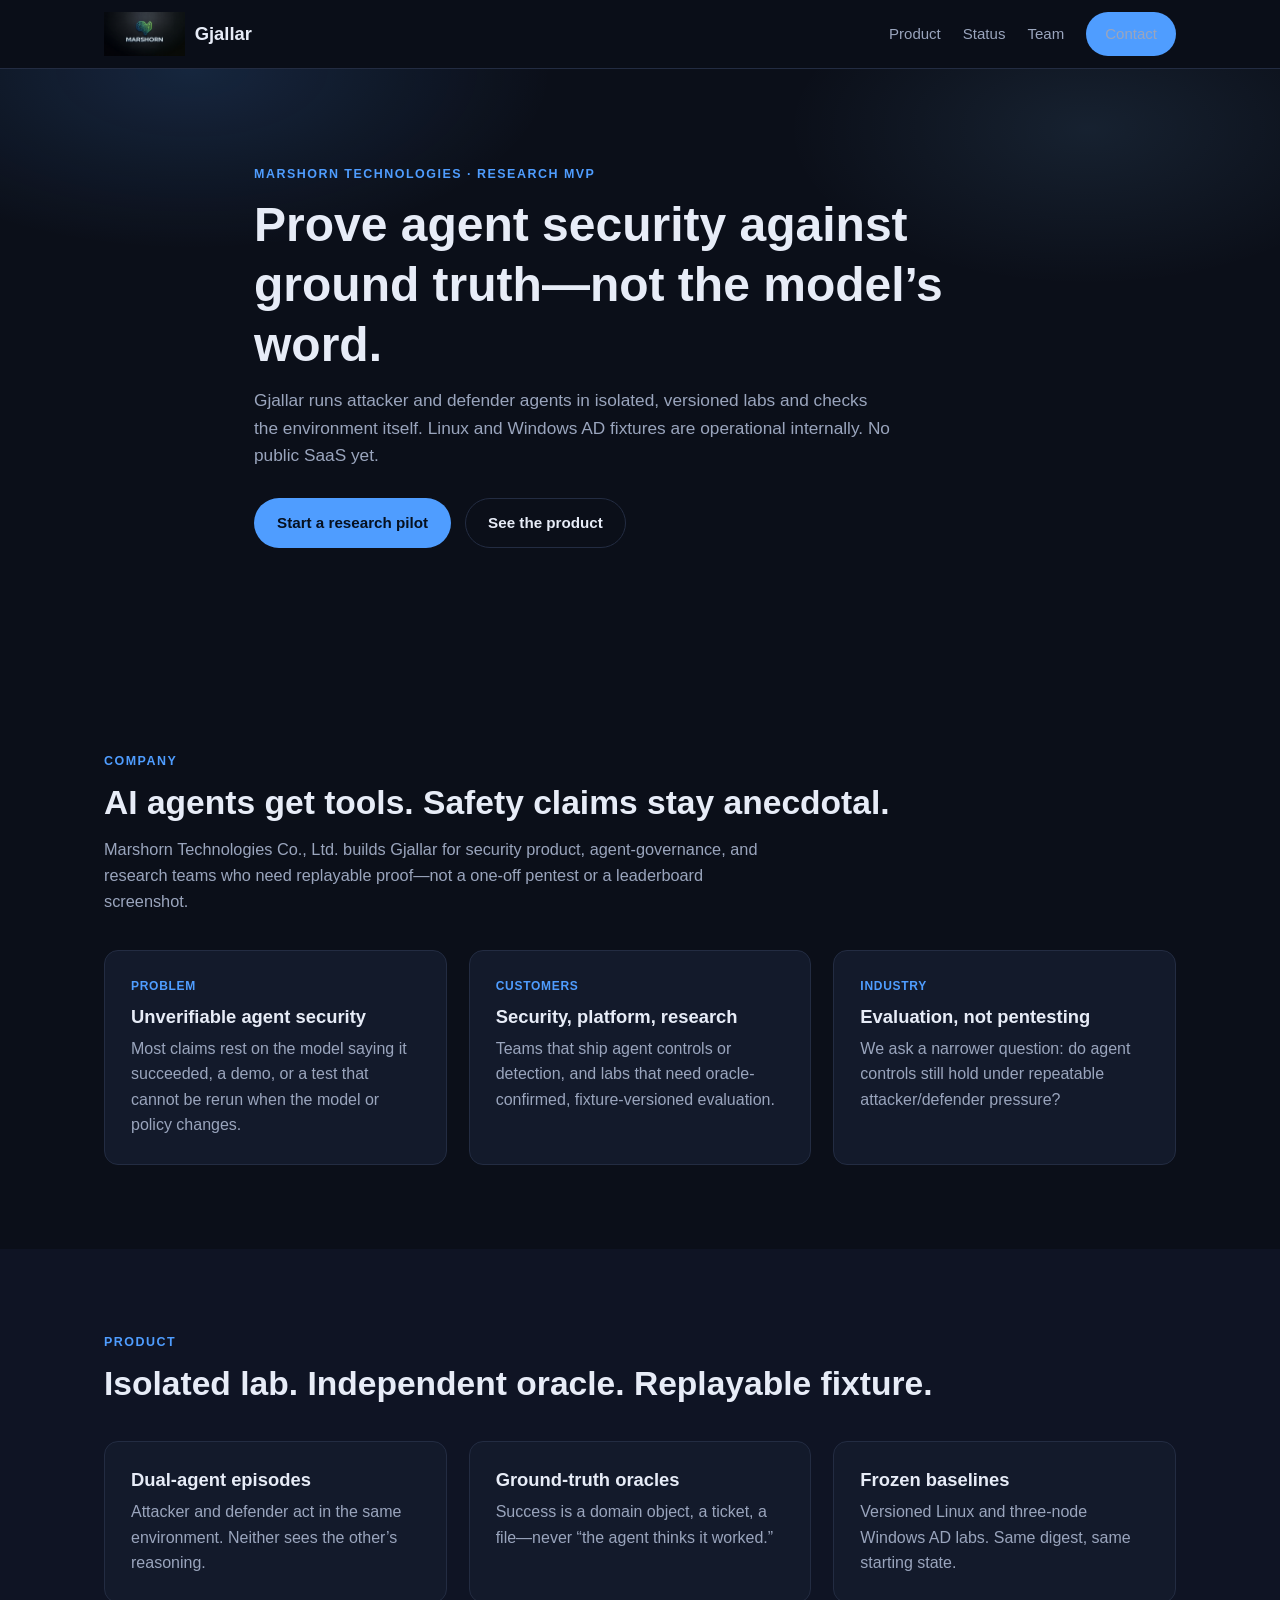
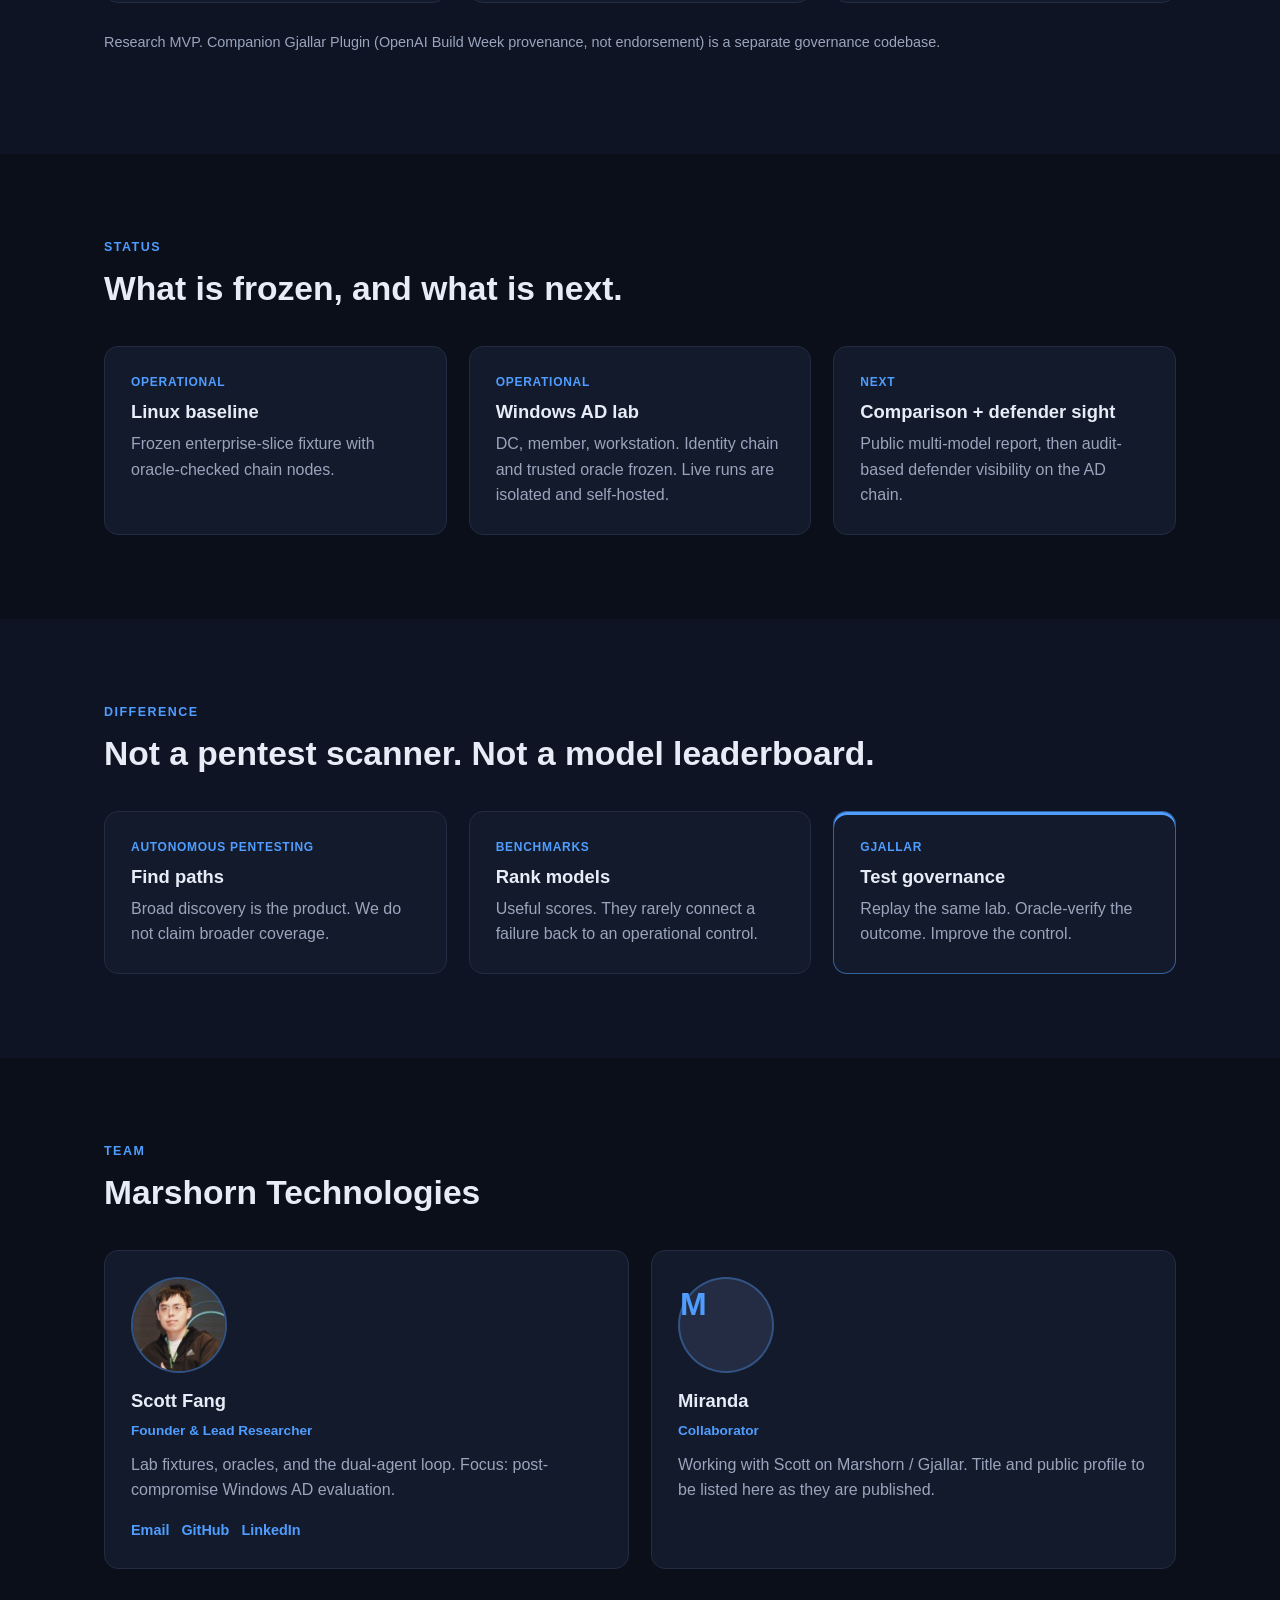
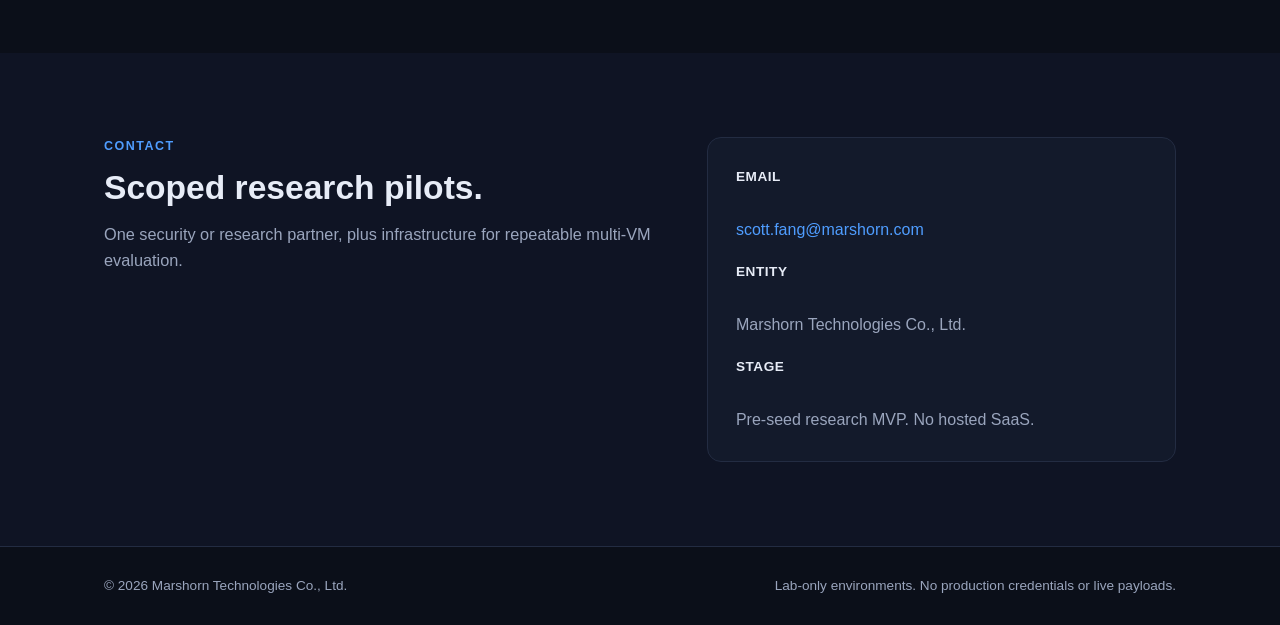
==== index.html @ fae97561 "Use the Marshorn company logo in the site header and favicon. Keep a compact web-sized PNG for page " ====
<!DOCTYPE html>
<html lang="en">
<head>
<meta charset="UTF-8" />
<meta name="viewport" content="width=device-width, initial-scale=1.0" />
<title>Gjallar — Reproducible AI Security Evaluation | Marshorn Technologies</title>
<meta name="description" content="Marshorn Technologies builds Gjallar: AI attacker and defender agents run in isolated labs, and success is verified by independent oracles—not model self-reporting." />
<link rel="icon" type="image/png" href="img/favicon.png" />
<link rel="stylesheet" href="styles.css" />
</head>
<body>

<header class="site-header">
  <div class="container nav">
    <a href="#top" class="brand">
      <img class="brand-logo" src="img/company_logo_web.png" alt="Marshorn" width="176" height="96" />
      <span class="brand-name">Gjallar</span>
    </a>
    <nav class="nav-links" id="nav-links">
      <a href="#product">Product</a>
      <a href="#status">Status</a>
      <a href="#team">Team</a>
      <a href="#contact" class="btn btn-primary btn-sm">Contact</a>
    </nav>
    <button class="nav-toggle" id="nav-toggle" aria-label="Toggle navigation" aria-expanded="false">
      <span></span><span></span><span></span>
    </button>
  </div>
</header>

<main id="top">

  <section class="hero">
    <div class="container hero-inner">
      <p class="eyebrow">Marshorn Technologies · Research MVP</p>
      <h1>Prove agent security against ground truth—not the model’s word.</h1>
      <p class="hero-lede">
        Gjallar runs attacker and defender agents in isolated, versioned labs
        and checks the environment itself. Linux and Windows AD fixtures are
        operational internally. No public SaaS yet.
      </p>
      <div class="hero-actions">
        <a class="btn btn-primary" href="#contact">Start a research pilot</a>
        <a class="btn btn-ghost" href="#product">See the product</a>
      </div>
    </div>
  </section>

  <section class="section" id="company">
    <div class="container">
      <p class="eyebrow">Company</p>
      <h2>AI agents get tools. Safety claims stay anecdotal.</h2>
      <p class="section-lede">
        Marshorn Technologies Co., Ltd. builds Gjallar for security product,
        agent-governance, and research teams who need replayable proof—not a
        one-off pentest or a leaderboard screenshot.
      </p>
      <div class="grid grid-3">
        <div class="card">
          <p class="card-kicker">Problem</p>
          <h3>Unverifiable agent security</h3>
          <p>Most claims rest on the model saying it succeeded, a demo, or a test that cannot be rerun when the model or policy changes.</p>
        </div>
        <div class="card">
          <p class="card-kicker">Customers</p>
          <h3>Security, platform, research</h3>
          <p>Teams that ship agent controls or detection, and labs that need oracle-confirmed, fixture-versioned evaluation.</p>
        </div>
        <div class="card">
          <p class="card-kicker">Industry</p>
          <h3>Evaluation, not pentesting</h3>
          <p>We ask a narrower question: do agent controls still hold under repeatable attacker/defender pressure?</p>
        </div>
      </div>
    </div>
  </section>

  <section class="section section-alt" id="product">
    <div class="container">
      <p class="eyebrow">Product</p>
      <h2>Isolated lab. Independent oracle. Replayable fixture.</h2>
      <div class="grid grid-3">
        <div class="card">
          <h3>Dual-agent episodes</h3>
          <p>Attacker and defender act in the same environment. Neither sees the other’s reasoning.</p>
        </div>
        <div class="card">
          <h3>Ground-truth oracles</h3>
          <p>Success is a domain object, a ticket, a file—never “the agent thinks it worked.”</p>
        </div>
        <div class="card">
          <h3>Frozen baselines</h3>
          <p>Versioned Linux and three-node Windows AD labs. Same digest, same starting state.</p>
        </div>
      </div>
      <p class="fine-print">Research MVP. Companion Gjallar Plugin (OpenAI Build Week provenance, not endorsement) is a separate governance codebase.</p>
    </div>
  </section>

  <section class="section" id="status">
    <div class="container">
      <p class="eyebrow">Status</p>
      <h2>What is frozen, and what is next.</h2>
      <div class="grid grid-3">
        <div class="card">
          <p class="card-kicker">Operational</p>
          <h3>Linux baseline</h3>
          <p>Frozen enterprise-slice fixture with oracle-checked chain nodes.</p>
        </div>
        <div class="card">
          <p class="card-kicker">Operational</p>
          <h3>Windows AD lab</h3>
          <p>DC, member, workstation. Identity chain and trusted oracle frozen. Live runs are isolated and self-hosted.</p>
        </div>
        <div class="card">
          <p class="card-kicker">Next</p>
          <h3>Comparison + defender sight</h3>
          <p>Public multi-model report, then audit-based defender visibility on the AD chain.</p>
        </div>
      </div>
    </div>
  </section>

  <section class="section section-alt" id="difference">
    <div class="container">
      <p class="eyebrow">Difference</p>
      <h2>Not a pentest scanner. Not a model leaderboard.</h2>
      <div class="grid grid-3">
        <div class="card">
          <p class="card-kicker">Autonomous pentesting</p>
          <h3>Find paths</h3>
          <p>Broad discovery is the product. We do not claim broader coverage.</p>
        </div>
        <div class="card">
          <p class="card-kicker">Benchmarks</p>
          <h3>Rank models</h3>
          <p>Useful scores. They rarely connect a failure back to an operational control.</p>
        </div>
        <div class="card comparison-focus">
          <p class="card-kicker">Gjallar</p>
          <h3>Test governance</h3>
          <p>Replay the same lab. Oracle-verify the outcome. Improve the control.</p>
        </div>
      </div>
    </div>
  </section>

  <section class="section" id="team">
    <div class="container">
      <p class="eyebrow">Team</p>
      <h2>Marshorn Technologies</h2>
      <div class="grid grid-2 team-grid">
        <div class="card team-card">
          <img class="avatar" src="img/IMG_2160.JPG" alt="Scott Fang" width="96" height="96" />
          <h3>Scott Fang</h3>
          <p class="team-role">Founder &amp; Lead Researcher</p>
          <p>Lab fixtures, oracles, and the dual-agent loop. Focus: post-compromise Windows AD evaluation.</p>
          <p class="profile-links">
            <a href="mailto:scott.fang@marshorn.com">Email</a>
            <a href="https://github.com/Scottman625" rel="noopener noreferrer">GitHub</a>
            <a href="https://www.linkedin.com/in/scottfang6a6965753951" rel="noopener noreferrer">LinkedIn</a>
          </p>
        </div>
        <div class="card team-card">
          <div class="avatar avatar-initials" aria-hidden="true">M</div>
          <h3>Miranda</h3>
          <p class="team-role">Collaborator</p>
          <p>Working with Scott on Marshorn / Gjallar. Title and public profile to be listed here as they are published.</p>
        </div>
      </div>
    </div>
  </section>

  <section class="section section-alt" id="contact">
    <div class="container contact-grid">
      <div>
        <p class="eyebrow">Contact</p>
        <h2>Scoped research pilots.</h2>
        <p class="section-lede">One security or research partner, plus infrastructure for repeatable multi-VM evaluation.</p>
      </div>
      <div class="contact-card">
        <p><strong>Email</strong><br/><a href="mailto:scott.fang@marshorn.com">scott.fang@marshorn.com</a></p>
        <p><strong>Entity</strong><br/>Marshorn Technologies Co., Ltd.</p>
        <p><strong>Stage</strong><br/>Pre-seed research MVP. No hosted SaaS.</p>
      </div>
    </div>
  </section>

</main>

<footer class="site-footer">
  <div class="container footer-inner">
    <span>&copy; <span id="year"></span> Marshorn Technologies Co., Ltd.</span>
    <span class="footer-note">Lab-only environments. No production credentials or live payloads.</span>
  </div>
</footer>

<script src="script.js"></script>
</body>
</html>
---- styles.css ----
:root {
  --bg: #0b0f19;
  --bg-alt: #0f1424;
  --surface: #131a2b;
  --surface-border: #232c42;
  --text: #e7ecf7;
  --text-muted: #9aa5bd;
  --accent: #4f9dff;
  --accent-soft: #1c2a45;
  --radius: 14px;
  --max-width: 1120px;
  font-size: 16px;
}

* { box-sizing: border-box; }

html, body {
  margin: 0;
  padding: 0;
}
html { scroll-behavior: smooth; }

body {
  background: var(--bg);
  color: var(--text);
  font-family: "Segoe UI", -apple-system, BlinkMacSystemFont, "Inter", Roboto, "Helvetica Neue", Arial, sans-serif;
  line-height: 1.6;
  -webkit-font-smoothing: antialiased;
}

a { color: var(--accent); text-decoration: none; }
a:hover { text-decoration: underline; }

.container {
  max-width: var(--max-width);
  margin: 0 auto;
  padding: 0 24px;
}

h1, h2, h3 { line-height: 1.25; margin: 0 0 12px; font-weight: 650; }
h1 { font-size: clamp(2rem, 4vw, 3rem); }
h2 { font-size: clamp(1.5rem, 3vw, 2.1rem); }
h3 { font-size: 1.15rem; margin-bottom: 8px; }
p { margin: 0 0 16px; color: var(--text-muted); }

.eyebrow {
  text-transform: uppercase;
  letter-spacing: 0.12em;
  font-size: 0.78rem;
  font-weight: 700;
  color: var(--accent);
  margin: 0 0 10px;
}

/* ---------- Header ---------- */
.site-header {
  position: sticky;
  top: 0;
  z-index: 50;
  backdrop-filter: blur(10px);
  background: rgba(11, 15, 25, 0.85);
  border-bottom: 1px solid var(--surface-border);
}

.nav {
  display: flex;
  align-items: center;
  justify-content: space-between;
  height: 68px;
}

.brand {
  display: flex;
  align-items: center;
  gap: 10px;
  font-weight: 700;
  font-size: 1.15rem;
  color: var(--text);
}
.brand:hover { text-decoration: none; }

.brand-logo {
  height: 44px;
  width: auto;
  display: block;
  flex-shrink: 0;
}

.nav-links {
  display: flex;
  align-items: center;
  gap: 22px;
}

.nav-links a {
  color: var(--text-muted);
  font-size: 0.94rem;
  font-weight: 500;
}
.nav-links a:hover { color: var(--text); text-decoration: none; }

.nav-toggle {
  display: none;
  flex-direction: column;
  gap: 5px;
  background: none;
  border: none;
  cursor: pointer;
  padding: 8px;
}
.nav-toggle span {
  width: 22px;
  height: 2px;
  background: var(--text);
  display: block;
}

/* ---------- Buttons ---------- */
.btn {
  display: inline-flex;
  align-items: center;
  justify-content: center;
  padding: 12px 22px;
  border-radius: 999px;
  font-weight: 600;
  font-size: 0.95rem;
  cursor: pointer;
  border: 1px solid transparent;
  transition: transform 0.15s ease, background 0.15s ease, border-color 0.15s ease;
}
.btn:hover { text-decoration: none; transform: translateY(-1px); }

.btn-primary {
  background: var(--accent);
  color: #06101f;
}
.btn-primary:hover { background: #6badff; }

.btn-ghost {
  border-color: var(--surface-border);
  color: var(--text);
}
.btn-ghost:hover { border-color: var(--accent); }

.btn-sm { padding: 9px 18px; font-size: 0.88rem; }

/* ---------- Hero ---------- */
.hero {
  padding: 96px 0 72px;
  background:
    radial-gradient(600px 300px at 15% 0%, rgba(79, 157, 255, 0.16), transparent 60%),
    radial-gradient(500px 260px at 85% 10%, rgba(124, 196, 255, 0.10), transparent 60%);
}

.hero-inner { max-width: 820px; }

.hero-lede {
  font-size: 1.08rem;
  max-width: 640px;
}

.hero-actions {
  display: flex;
  gap: 14px;
  margin: 28px 0 48px;
  flex-wrap: wrap;
}

.hero-stats {
  display: grid;
  grid-template-columns: repeat(3, minmax(0, 1fr));
  gap: 24px;
  margin: 0;
  padding-top: 28px;
  border-top: 1px solid var(--surface-border);
}
.hero-stats dt {
  color: var(--text);
  font-weight: 700;
  font-size: 1rem;
}
.hero-stats dd {
  margin: 4px 0 0;
  color: var(--text-muted);
  font-size: 0.88rem;
}

/* ---------- Sections ---------- */
.section { padding: 84px 0; }
.section-alt { background: var(--bg-alt); }
.section-lede { max-width: 680px; font-size: 1.02rem; }

.grid {
  display: grid;
  gap: 22px;
  margin-top: 36px;
}
.grid-2 { grid-template-columns: repeat(2, minmax(0, 1fr)); }
.grid-3 { grid-template-columns: repeat(3, minmax(0, 1fr)); }

.card {
  background: var(--surface);
  border: 1px solid var(--surface-border);
  border-radius: var(--radius);
  padding: 26px;
}
.card-outline {
  background: transparent;
}
.card p:last-child { margin-bottom: 0; }
.card-kicker {
  color: var(--accent);
  font-size: 0.75rem;
  font-weight: 700;
  letter-spacing: 0.06em;
  margin-bottom: 8px;
  text-transform: uppercase;
}

/* ---------- Evidence ---------- */
.evidence-panel {
  display: grid;
  grid-template-columns: 1.35fr 1fr;
  gap: 28px;
  margin-top: 36px;
  padding: 30px;
  background: linear-gradient(135deg, rgba(79, 157, 255, 0.12), rgba(19, 26, 43, 0.92));
  border: 1px solid rgba(79, 157, 255, 0.32);
  border-radius: var(--radius);
}
.status-badge {
  display: inline-block;
  margin-bottom: 14px;
  padding: 5px 11px;
  border-radius: 999px;
  font-size: 0.72rem;
  font-weight: 700;
  letter-spacing: 0.05em;
  text-transform: uppercase;
}
.status-operational {
  color: #a9f3ce;
  background: rgba(54, 211, 153, 0.12);
  border: 1px solid rgba(54, 211, 153, 0.28);
}
.evidence-facts {
  margin: 0;
  display: grid;
  align-content: start;
  gap: 12px;
}
.evidence-facts div {
  padding: 13px 15px;
  background: rgba(11, 15, 25, 0.5);
  border: 1px solid var(--surface-border);
  border-radius: 10px;
}
.evidence-facts dt {
  color: var(--text-muted);
  font-size: 0.78rem;
  text-transform: uppercase;
  letter-spacing: 0.05em;
}
.evidence-facts dd {
  margin: 3px 0 0;
  color: var(--text);
  font-weight: 650;
}
.evidence-schema { margin-top: 22px; }
.disclosure {
  margin: 24px 0 0;
  padding: 18px 20px;
  color: var(--text-muted);
  background: rgba(255, 190, 92, 0.06);
  border: 1px solid rgba(255, 190, 92, 0.2);
  border-radius: 10px;
}
.disclosure strong { color: #ffd08a; }

.tech-grid .tech-item {
  background: var(--surface);
  border: 1px solid var(--surface-border);
  border-radius: var(--radius);
  padding: 26px;
}

/* ---------- Product flow / governance ---------- */
.product-flow {
  display: grid;
  grid-template-columns: 1fr auto 1fr auto 1fr;
  gap: 18px;
  align-items: stretch;
  margin-top: 36px;
}
.lineage-item {
  background: var(--surface);
  border: 1px solid var(--surface-border);
  border-radius: var(--radius);
  padding: 26px;
}
.lineage-item p:last-child { margin-bottom: 0; }
.flow-step {
  display: block;
  color: var(--text-muted);
  font-size: 0.75rem;
  font-weight: 700;
  letter-spacing: 0.08em;
  margin-bottom: 8px;
}
.lineage-tag {
  color: var(--accent);
  font-size: 0.82rem;
  font-weight: 600;
  letter-spacing: 0.02em;
  margin: 0 0 10px;
}
.lineage-arrow {
  display: flex;
  align-items: center;
  justify-content: center;
  color: var(--text-muted);
  font-size: 1.4rem;
  padding-top: 8px;
}
.business-model,
.resource-plan {
  display: grid;
  grid-template-columns: repeat(2, minmax(0, 1fr));
  gap: 22px;
  margin-top: 28px;
}
.business-model > div,
.resource-plan > div {
  padding: 24px 26px;
  background: rgba(79, 157, 255, 0.05);
  border-left: 2px solid var(--accent);
  border-radius: 0 var(--radius) var(--radius) 0;
}
.business-model p:last-child,
.resource-plan p:last-child { margin-bottom: 0; }
.provenance-note,
.future-note {
  margin: 24px 0 0;
  color: var(--text-muted);
  font-size: 0.9rem;
}
.future-note {
  padding-top: 18px;
  border-top: 1px solid var(--surface-border);
}
.comparison-card { position: relative; }
.comparison-focus {
  border-color: rgba(79, 157, 255, 0.55);
  box-shadow: inset 0 3px 0 var(--accent);
}
@media (max-width: 720px) {
  .product-flow {
    grid-template-columns: 1fr;
  }
  .lineage-arrow {
    transform: rotate(90deg);
    padding: 0;
  }
}

/* ---------- Roadmap ---------- */
.roadmap {
  list-style: none;
  margin: 36px 0 0;
  padding: 0;
  display: grid;
  gap: 18px;
}
.roadmap li {
  background: var(--surface);
  border: 1px solid var(--surface-border);
  border-radius: var(--radius);
  padding: 22px 26px;
  position: relative;
}
.roadmap-phase {
  display: inline-block;
  font-size: 0.75rem;
  font-weight: 700;
  letter-spacing: 0.06em;
  text-transform: uppercase;
  color: var(--accent);
  background: var(--accent-soft);
  padding: 4px 10px;
  border-radius: 999px;
  margin-bottom: 10px;
}
.roadmap li p:last-child { margin-bottom: 0; }

/* ---------- Team ---------- */
.team-grid { grid-template-columns: repeat(auto-fit, minmax(240px, 1fr)); }
.subsection-title {
  margin: 40px 0 0;
  font-size: 1.15rem;
}
.stage-list {
  margin: 20px 0 0;
  padding: 0;
  list-style: none;
  display: grid;
  gap: 10px;
}
.stage-list li {
  padding: 12px 16px;
  background: var(--surface);
  border: 1px solid var(--surface-border);
  border-radius: 10px;
  color: var(--text-muted);
}
.stage-list strong { color: var(--text); }
.feature-list {
  margin: 0;
  padding-left: 18px;
  color: var(--text-muted);
}
.feature-list li { margin: 0 0 8px; }
.feature-list li:last-child { margin-bottom: 0; }
.arch-figure {
  margin: 8px 0 0;
}
.arch-figure svg {
  width: 100%;
  height: auto;
  display: block;
  background: #0b0f19;
  border: 1px solid var(--surface-border);
  border-radius: 10px;
}
.arch-figure figcaption {
  margin-top: 10px;
  font-size: 0.88rem;
  color: var(--text-muted);
}
code {
  font-size: 0.86em;
  color: #c9d7f5;
}
.profile-links {
  display: flex;
  flex-wrap: wrap;
  gap: 12px;
  margin-top: 12px !important;
}
.profile-links a {
  font-weight: 600;
  font-size: 0.9rem;
}
.team-card { max-width: none; }
.avatar-initials {
  display: flex;
  align-items: center;
  justify-content: center;
  color: var(--accent);
  font-size: 2rem;
  font-weight: 700;
}
.fine-print {
  margin-top: 28px;
  color: var(--text-muted);
  font-size: 0.9rem;
}
.avatar {
  width: 96px;
  height: 96px;
  border-radius: 50%;
  object-fit: cover;
  object-position: center 20%;
  display: block;
  margin-bottom: 16px;
  border: 2px solid rgba(79, 157, 255, 0.35);
  background: var(--surface-border);
}
.team-role {
  color: var(--accent);
  font-size: 0.85rem;
  font-weight: 600;
  margin-bottom: 10px !important;
}
.team-note {
  margin-top: 28px;
  color: var(--text-muted);
  font-size: 0.95rem;
}
.constraints {
  display: grid;
  grid-template-columns: repeat(2, minmax(0, 1fr));
  gap: 22px;
  margin-top: 28px;
}
.constraint-item {
  border-left: 2px solid var(--accent);
  background: rgba(79, 157, 255, 0.05);
  border-radius: 0 var(--radius) var(--radius) 0;
  padding: 24px 26px;
}
.constraint-item p:last-child { margin-bottom: 0; }
.constraint-label {
  color: var(--accent);
  font-size: 0.75rem;
  font-weight: 700;
  letter-spacing: 0.06em;
  text-transform: uppercase;
  margin-bottom: 8px;
}

/* ---------- Contact ---------- */
.contact-grid {
  display: grid;
  grid-template-columns: 1.2fr 1fr;
  gap: 40px;
  align-items: start;
}
.contact-card {
  background: var(--surface);
  border: 1px solid var(--surface-border);
  border-radius: var(--radius);
  padding: 28px;
}
.contact-card p { margin-bottom: 18px; }
.contact-card p:last-child { margin-bottom: 0; }
.contact-card strong { color: var(--text); display: block; margin-bottom: 4px; font-size: 0.85rem; text-transform: uppercase; letter-spacing: 0.04em; }

/* ---------- Footer ---------- */
.site-footer {
  border-top: 1px solid var(--surface-border);
  padding: 28px 0;
}
.footer-inner {
  display: flex;
  justify-content: space-between;
  gap: 16px;
  flex-wrap: wrap;
  color: var(--text-muted);
  font-size: 0.85rem;
}

/* ---------- Responsive ---------- */
@media (max-width: 860px) {
  .grid-2, .grid-3 { grid-template-columns: 1fr; }
  .evidence-panel { grid-template-columns: 1fr; }
  .business-model, .resource-plan { grid-template-columns: 1fr; }
  .constraints { grid-template-columns: 1fr; }
  .contact-grid { grid-template-columns: 1fr; }
  .hero-stats { grid-template-columns: 1fr; gap: 16px; }
  .product-flow { grid-template-columns: 1fr; }
  .lineage-arrow { transform: rotate(90deg); padding: 0; }
}

@media (max-width: 960px) {
  .nav-links {
    position: absolute;
    top: 68px;
    left: 0;
    right: 0;
    background: var(--bg);
    border-bottom: 1px solid var(--surface-border);
    flex-direction: column;
    align-items: flex-start;
    gap: 0;
    padding: 8px 24px 20px;
    display: none;
  }
  .nav-links.open { display: flex; }
  .nav-links a { width: 100%; padding: 12px 0; border-bottom: 1px solid var(--surface-border); }
  .nav-links a.btn { margin-top: 12px; width: auto; border-bottom: none; }
  .nav-toggle { display: flex; }
}
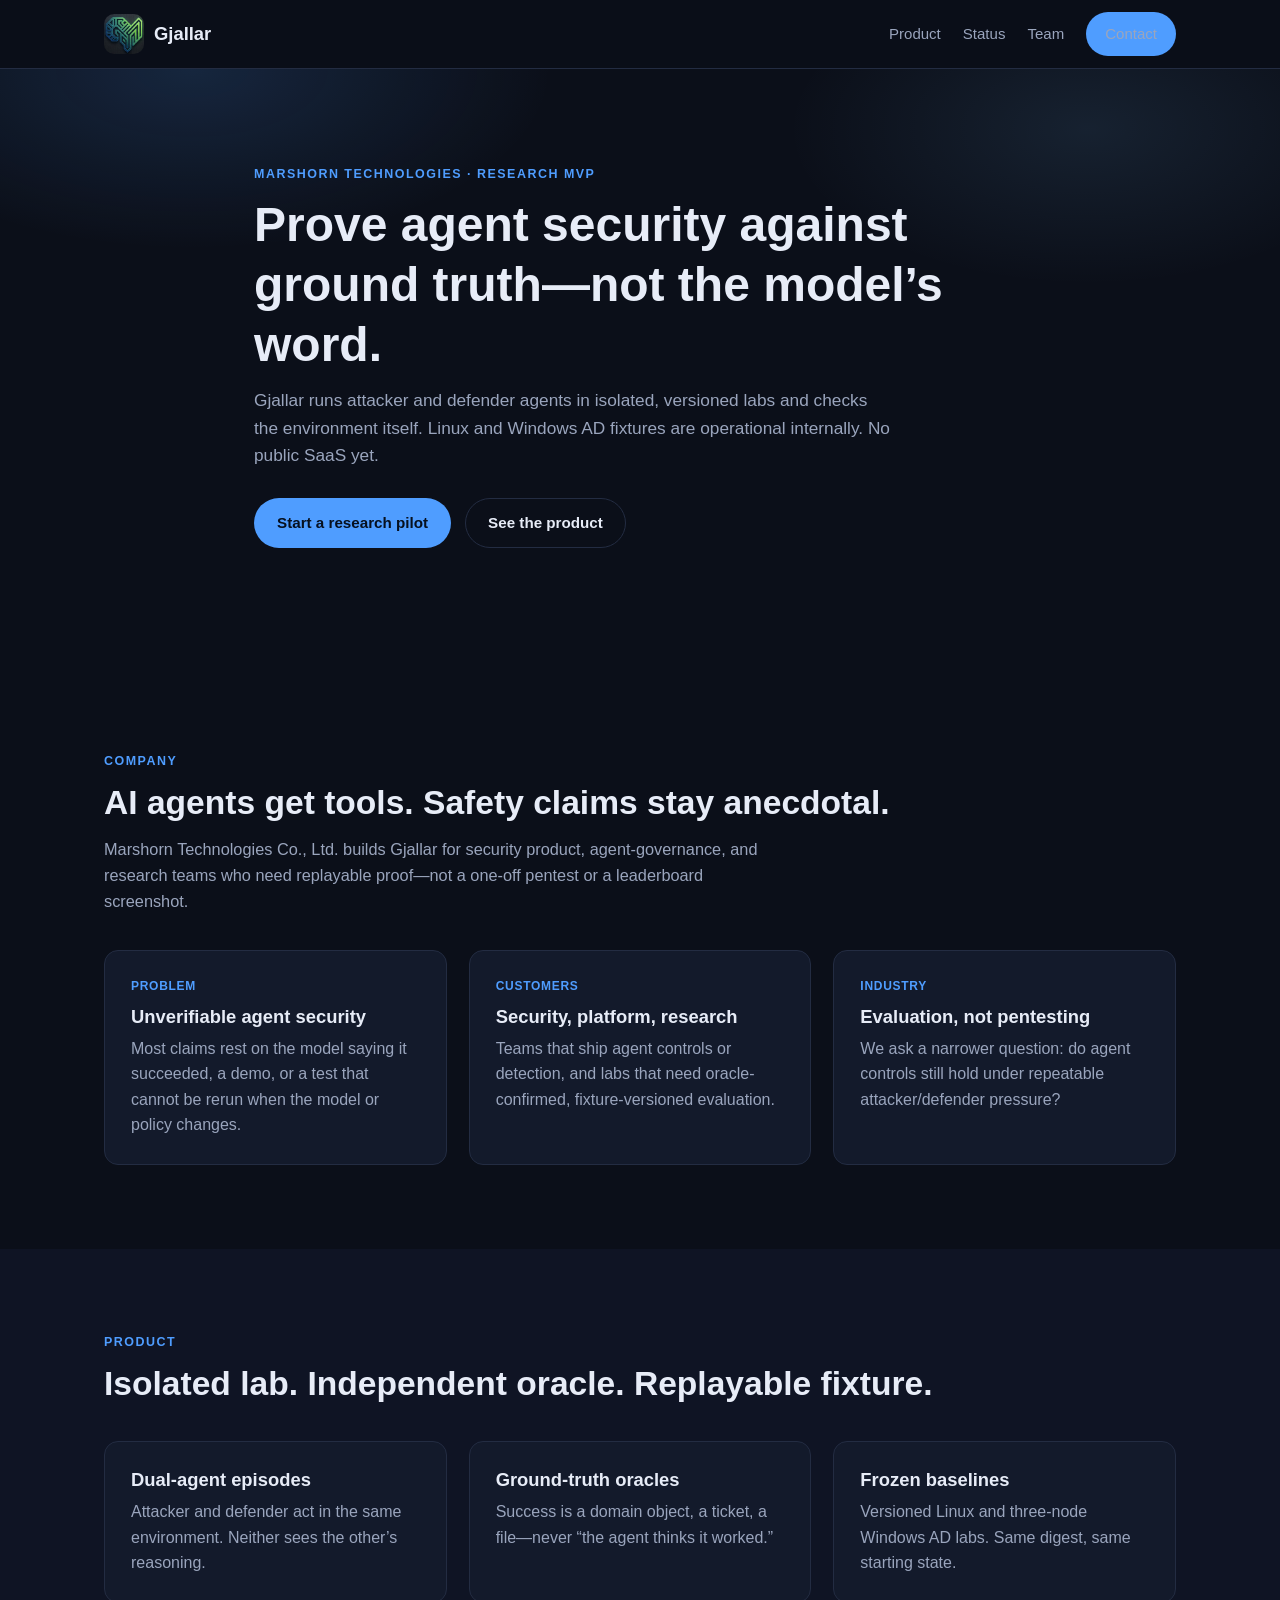
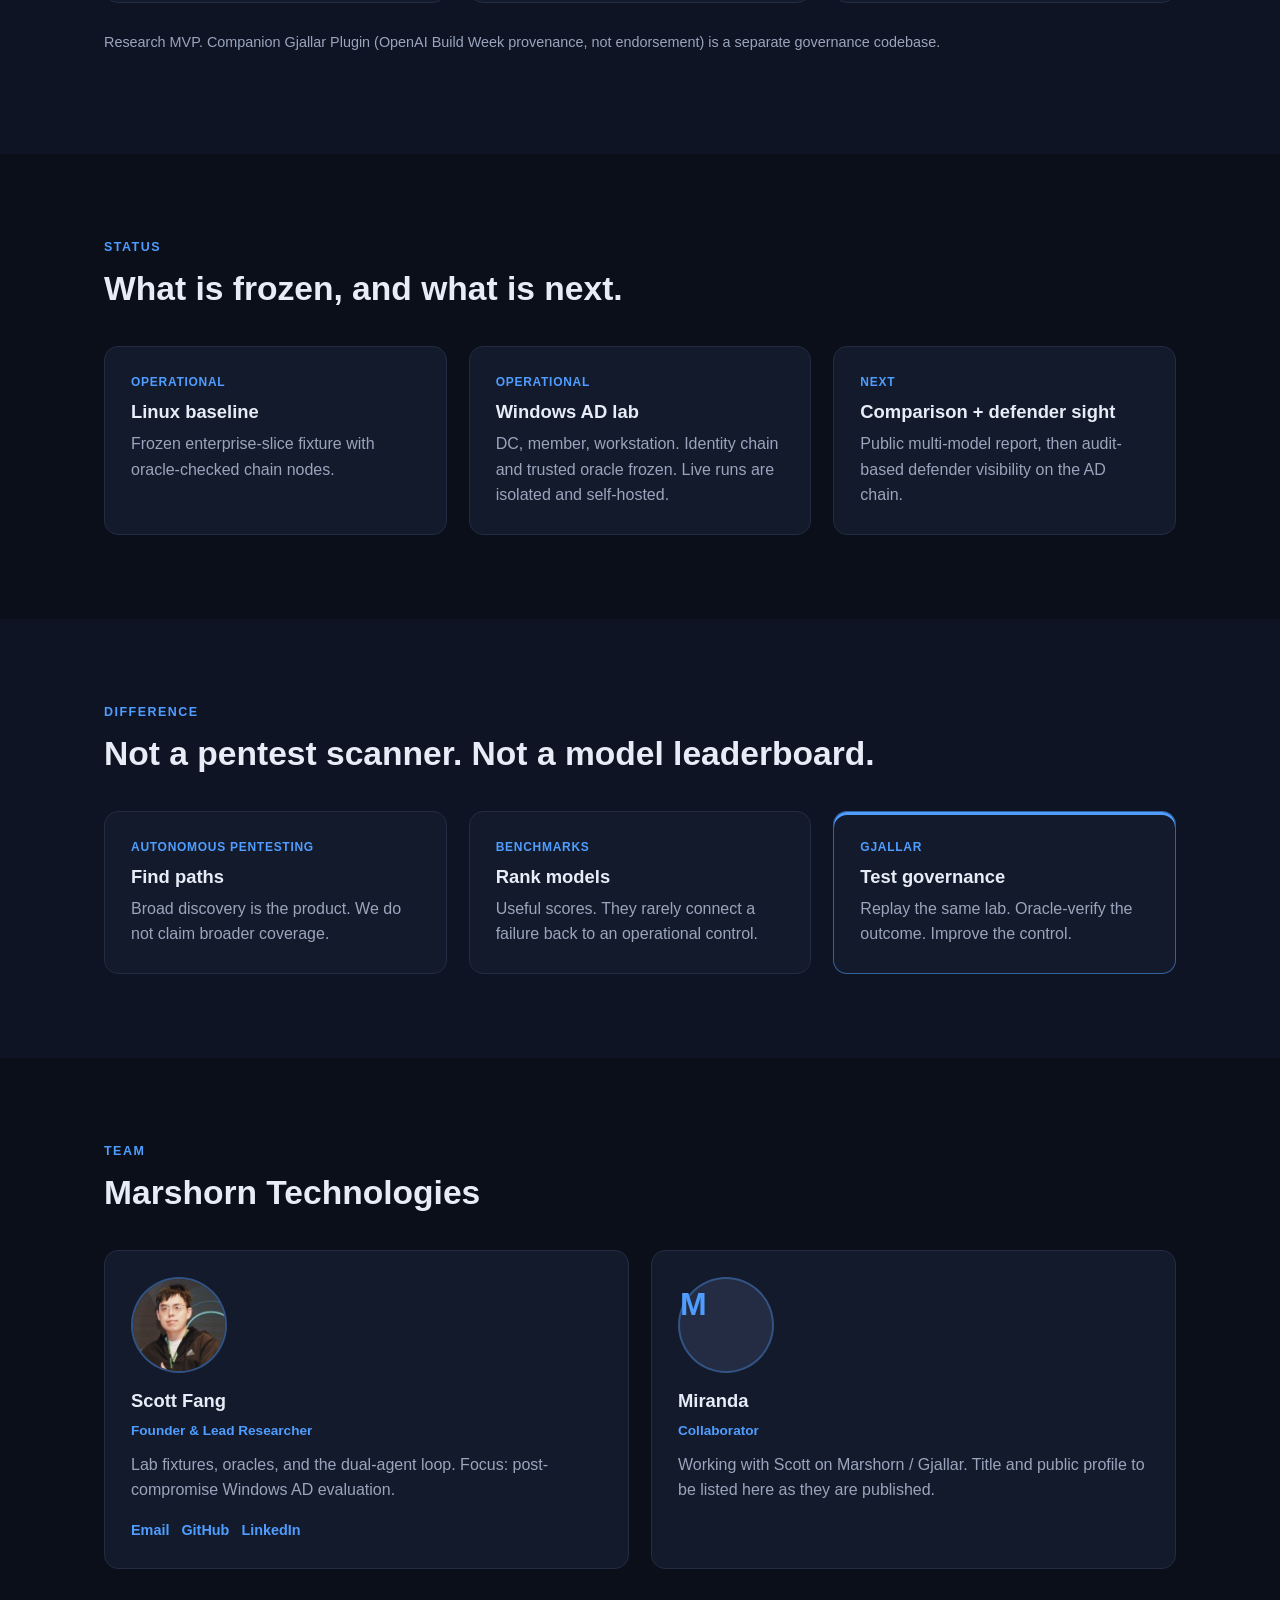
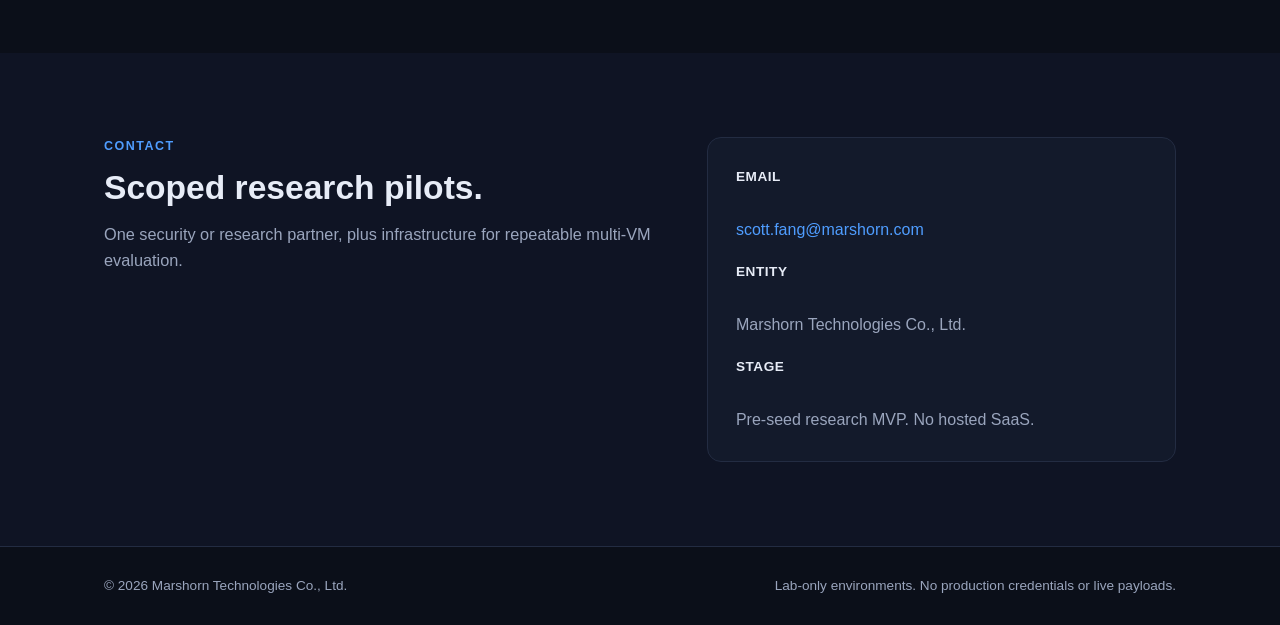
==== commit 55404b34: "Crop the Marshorn ram mark to a tight square for the header and favicon. The original canvas had lar" ====
--- a/index.html
+++ b/index.html
@@ -6,6 +6,7 @@
 <title>Gjallar — Reproducible AI Security Evaluation | Marshorn Technologies</title>
 <meta name="description" content="Marshorn Technologies builds Gjallar: AI attacker and defender agents run in isolated labs, and success is verified by independent oracles—not model self-reporting." />
 <link rel="icon" type="image/png" href="img/favicon.png" />
+<link rel="apple-touch-icon" href="img/company_mark.png" />
 <link rel="stylesheet" href="styles.css" />
 </head>
 <body>
@@ -13,7 +14,7 @@
 <header class="site-header">
   <div class="container nav">
     <a href="#top" class="brand">
-      <img class="brand-logo" src="img/company_logo_web.png" alt="Marshorn" width="176" height="96" />
+      <img class="brand-logo" src="img/company_mark.png" alt="Marshorn" width="40" height="40" />
       <span class="brand-name">Gjallar</span>
     </a>
     <nav class="nav-links" id="nav-links">
--- a/styles.css
+++ b/styles.css
@@ -80,8 +80,10 @@
 .brand:hover { text-decoration: none; }
 
 .brand-logo {
-  height: 44px;
-  width: auto;
+  height: 40px;
+  width: 40px;
+  object-fit: cover;
+  border-radius: 10px;
   display: block;
   flex-shrink: 0;
 }
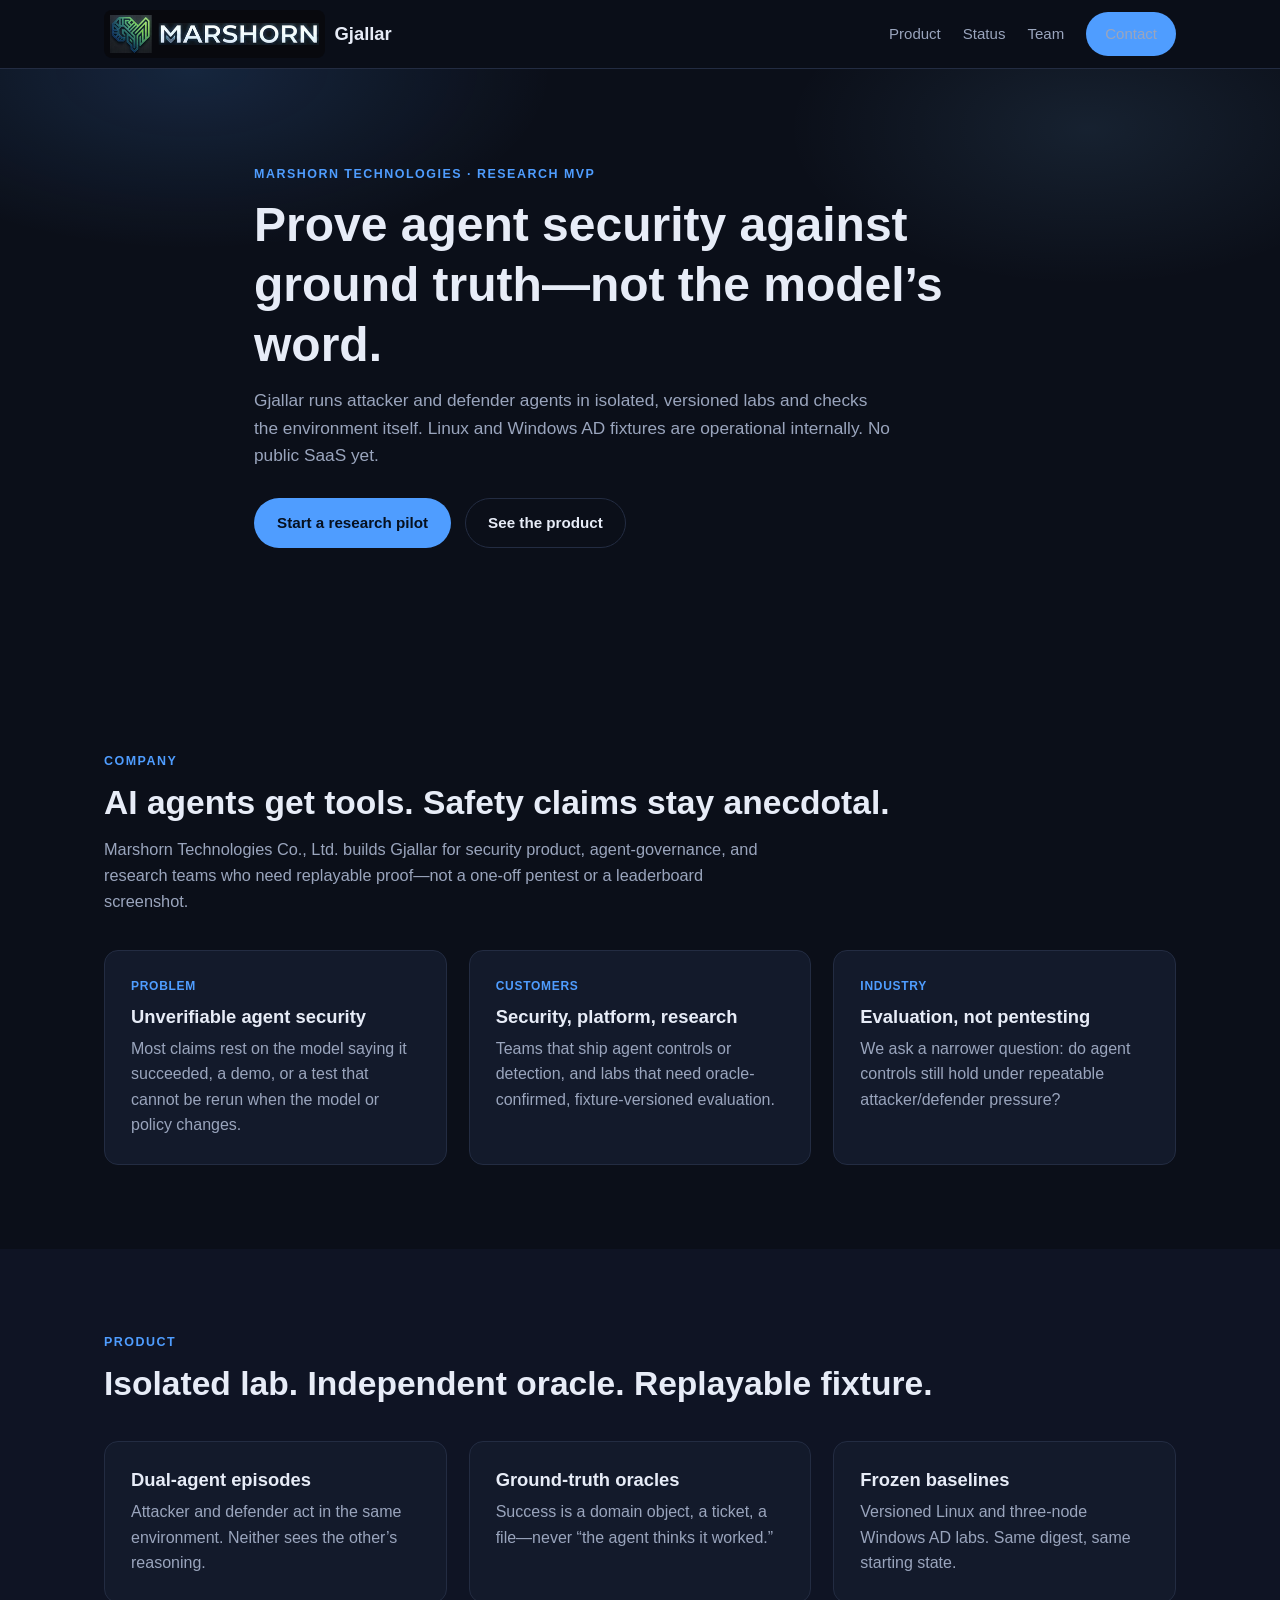
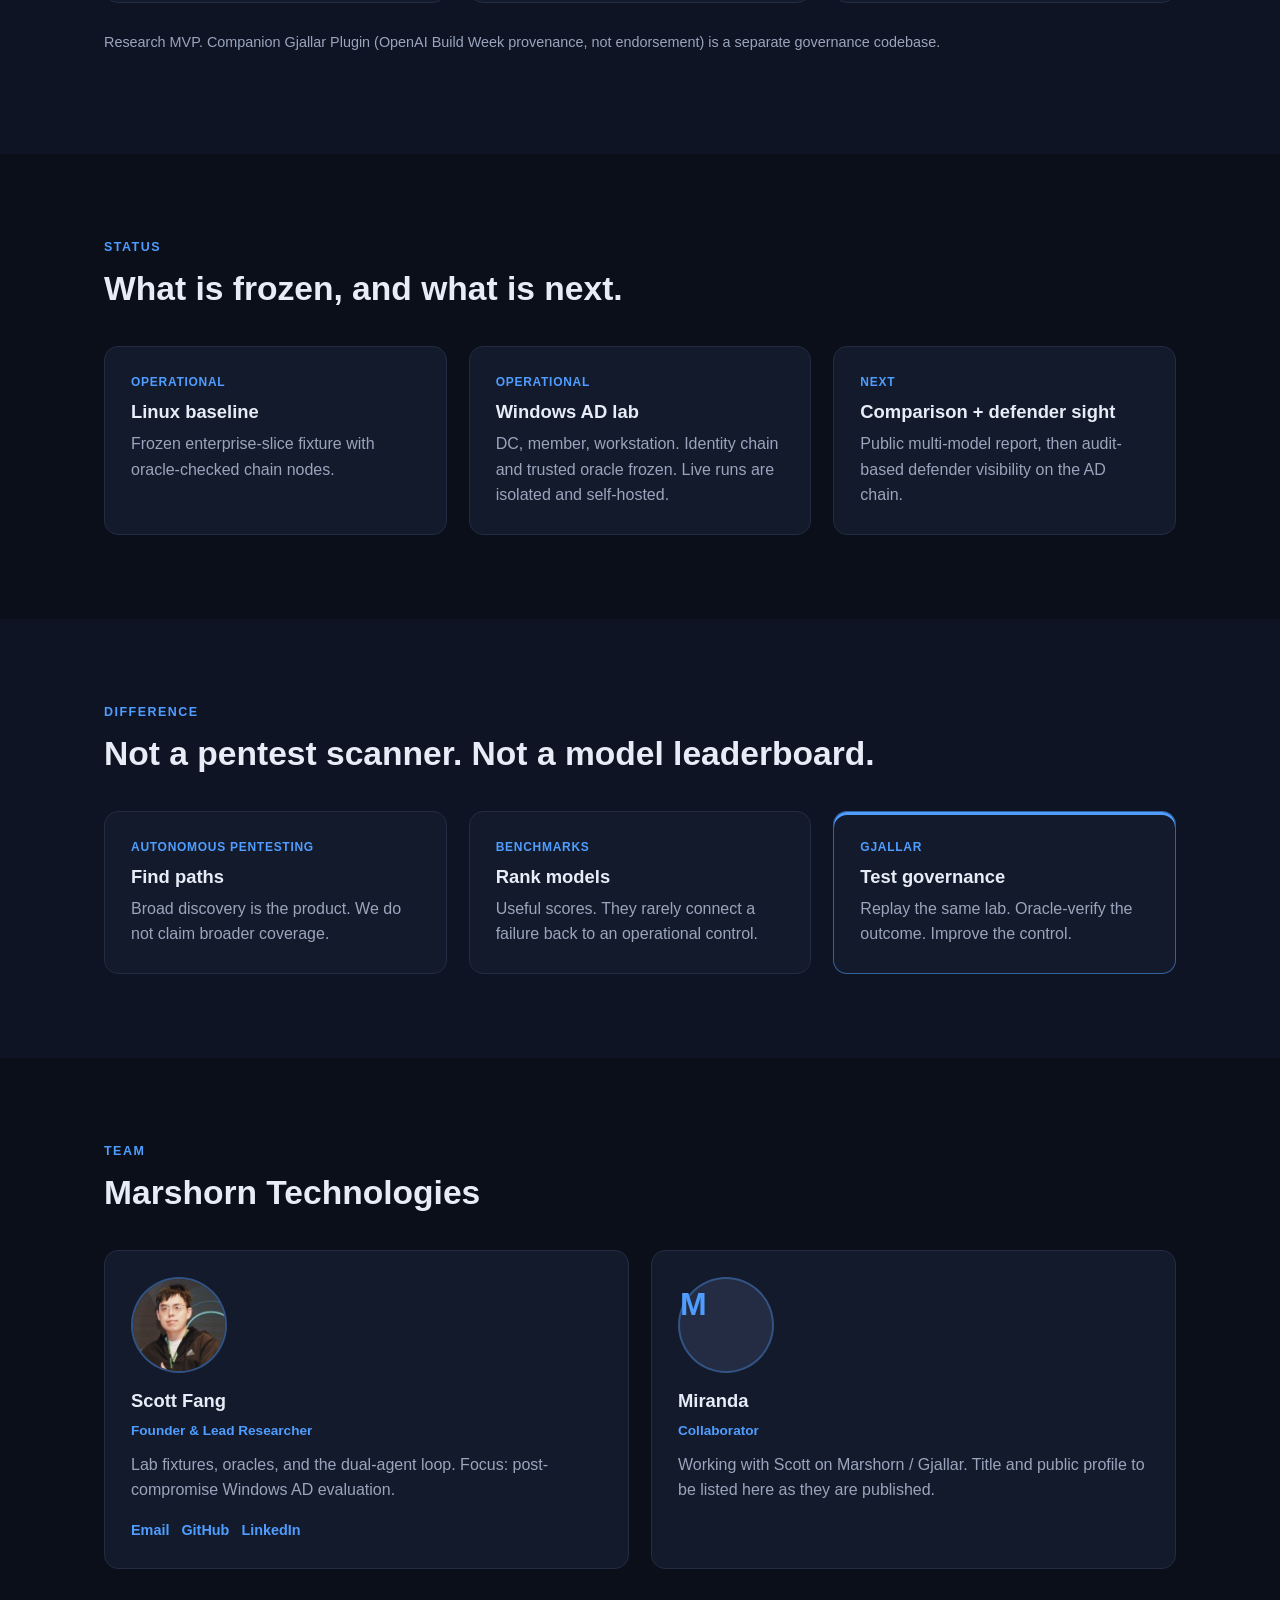
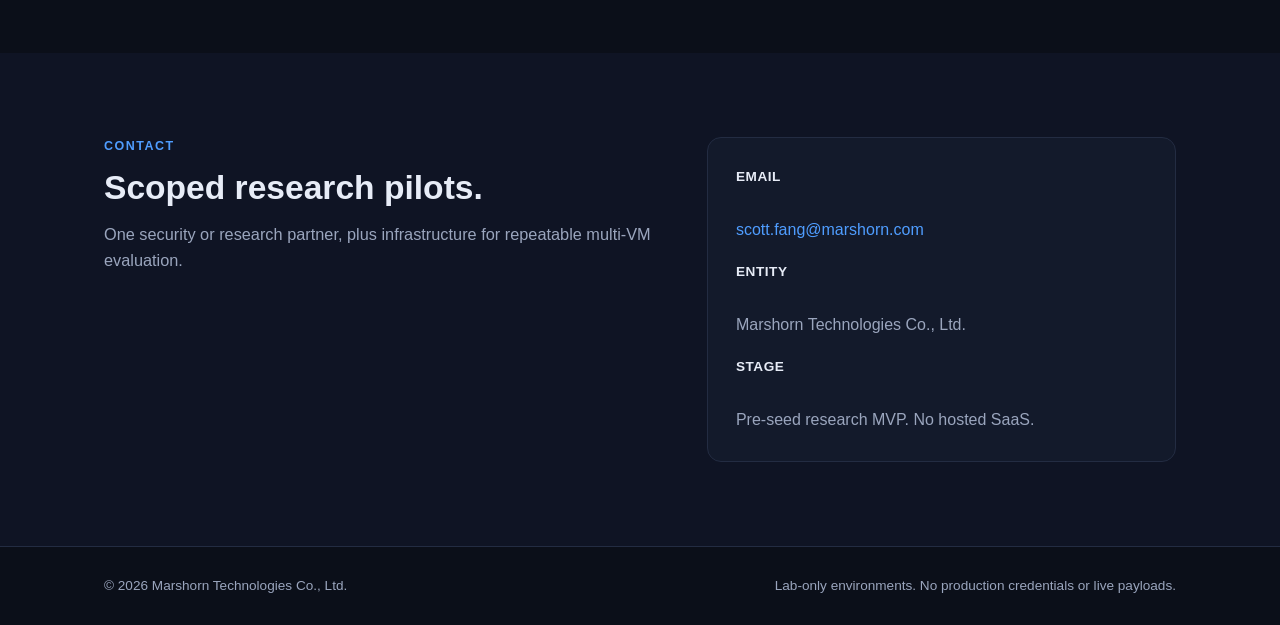
==== commit 125d2c58: "Show the MARSHORN wordmark again in the header logo. The square ram crop dropped the type. Header no" ====
--- a/index.html
+++ b/index.html
@@ -14,7 +14,7 @@
 <header class="site-header">
   <div class="container nav">
     <a href="#top" class="brand">
-      <img class="brand-logo" src="img/company_mark.png" alt="Marshorn" width="40" height="40" />
+      <img class="brand-logo" src="img/company_logo_web.png" alt="Marshorn" width="221" height="48" />
       <span class="brand-name">Gjallar</span>
     </a>
     <nav class="nav-links" id="nav-links">
--- a/styles.css
+++ b/styles.css
@@ -80,12 +80,13 @@
 .brand:hover { text-decoration: none; }
 
 .brand-logo {
-  height: 40px;
-  width: 40px;
-  object-fit: cover;
-  border-radius: 10px;
+  height: 48px;
+  width: auto;
+  max-width: min(221px, calc(100vw - 160px));
+  object-fit: contain;
+  border-radius: 8px;
   display: block;
-  flex-shrink: 0;
+  flex-shrink: 1;
 }
 
 .nav-links {
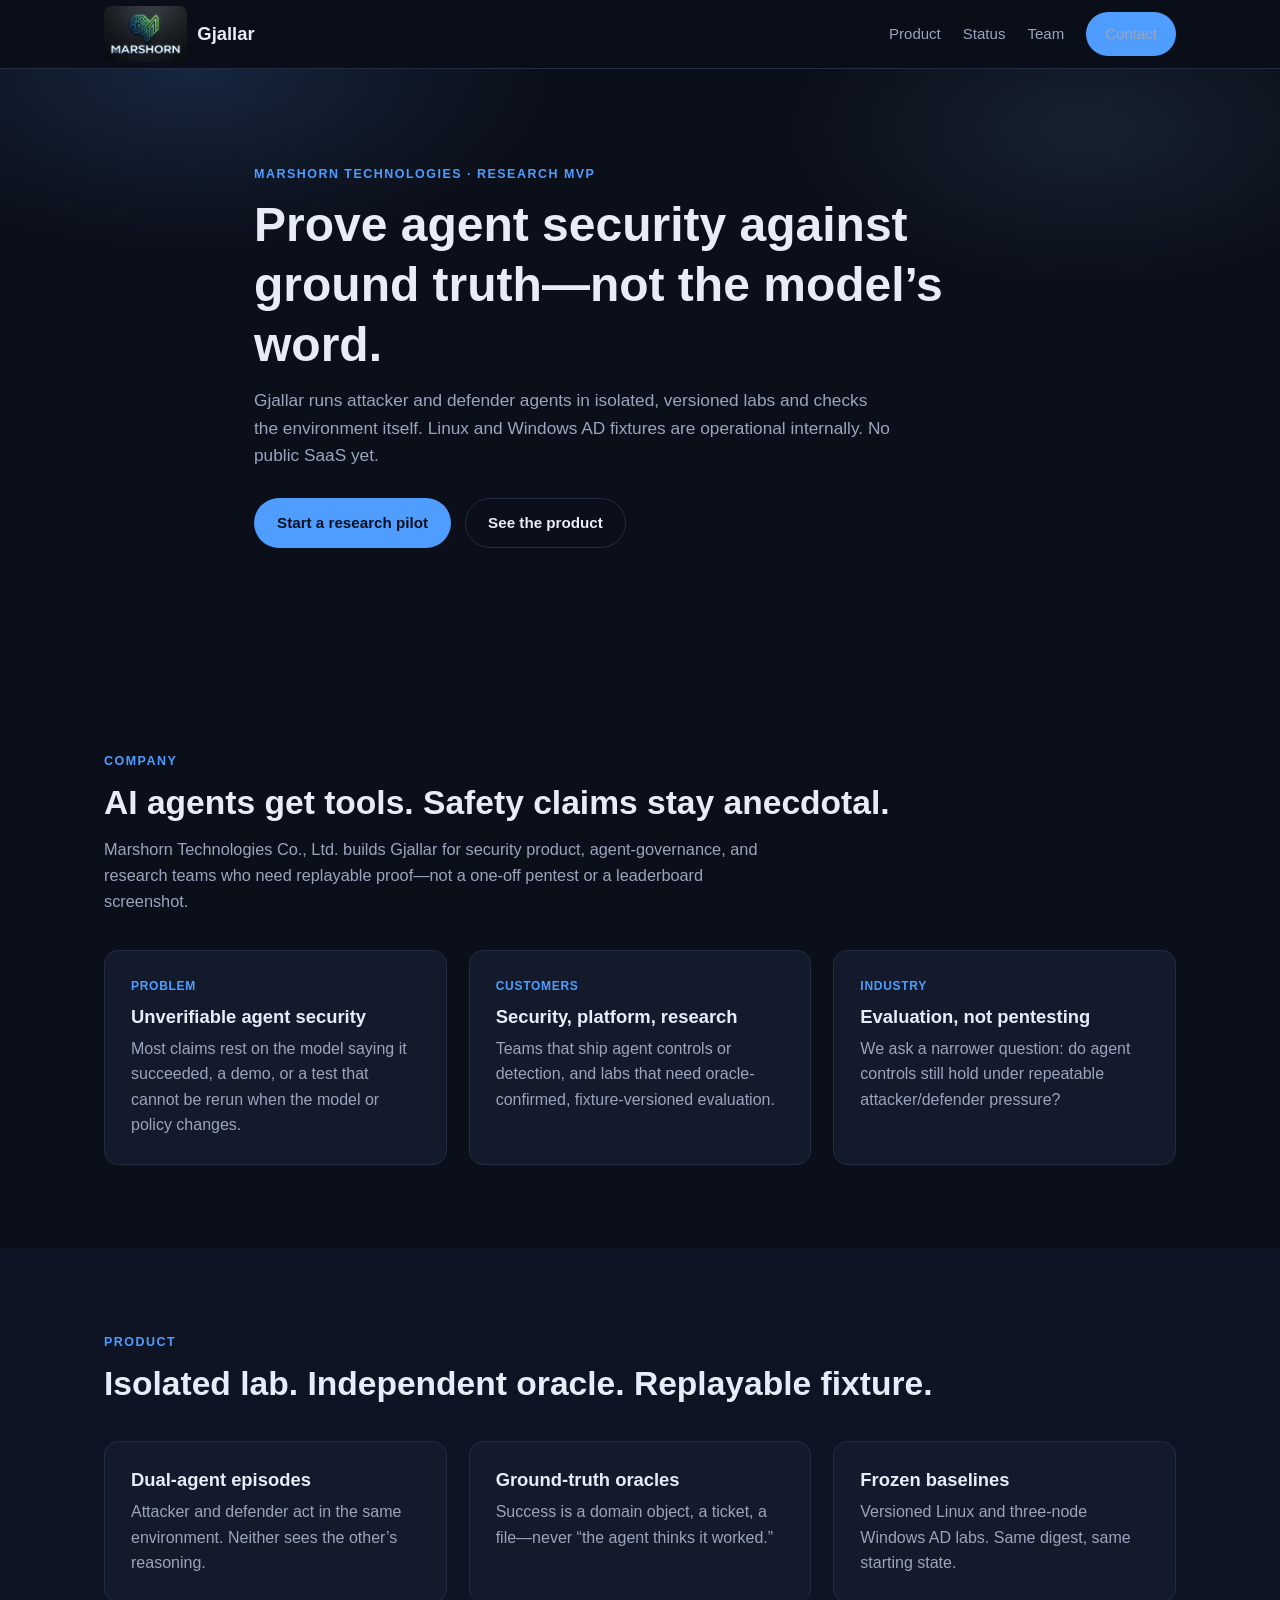
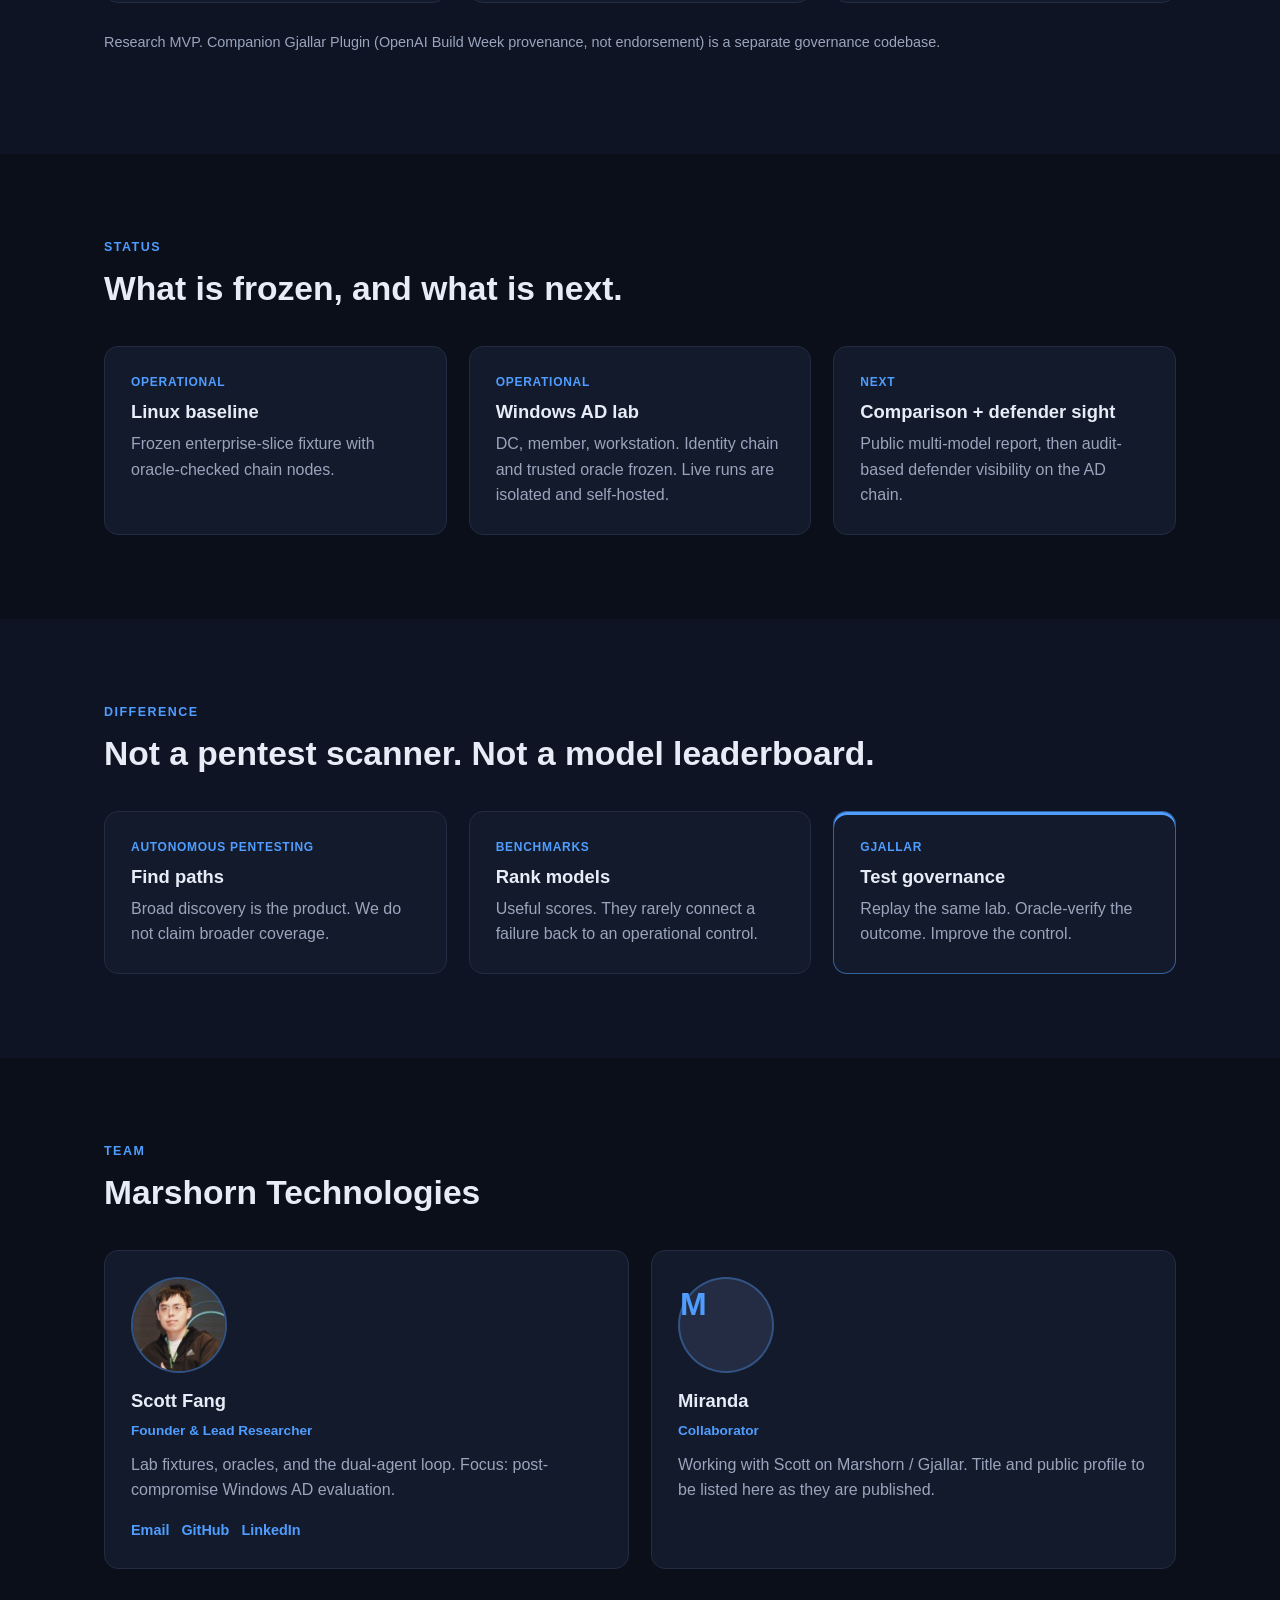
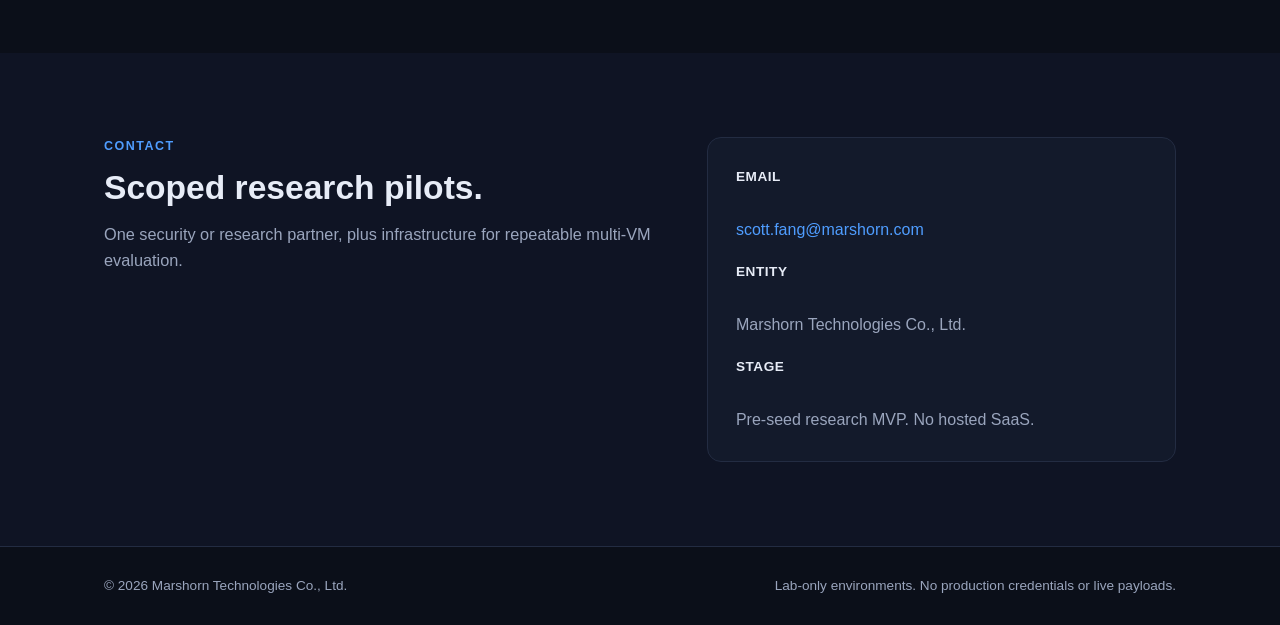
==== commit 67b38f04: "Use the stacked Marshorn lockup in the header. Crop the original so the ram sits above MARSHORN with" ====
--- a/index.html
+++ b/index.html
@@ -14,7 +14,7 @@
 <header class="site-header">
   <div class="container nav">
     <a href="#top" class="brand">
-      <img class="brand-logo" src="img/company_logo_web.png" alt="Marshorn" width="221" height="48" />
+      <img class="brand-logo" src="img/company_logo_web.png" alt="Marshorn" width="83" height="56" />
       <span class="brand-name">Gjallar</span>
     </a>
     <nav class="nav-links" id="nav-links">
--- a/styles.css
+++ b/styles.css
@@ -80,13 +80,12 @@
 .brand:hover { text-decoration: none; }
 
 .brand-logo {
-  height: 48px;
+  height: 56px;
   width: auto;
-  max-width: min(221px, calc(100vw - 160px));
   object-fit: contain;
   border-radius: 8px;
   display: block;
-  flex-shrink: 1;
+  flex-shrink: 0;
 }
 
 .nav-links {
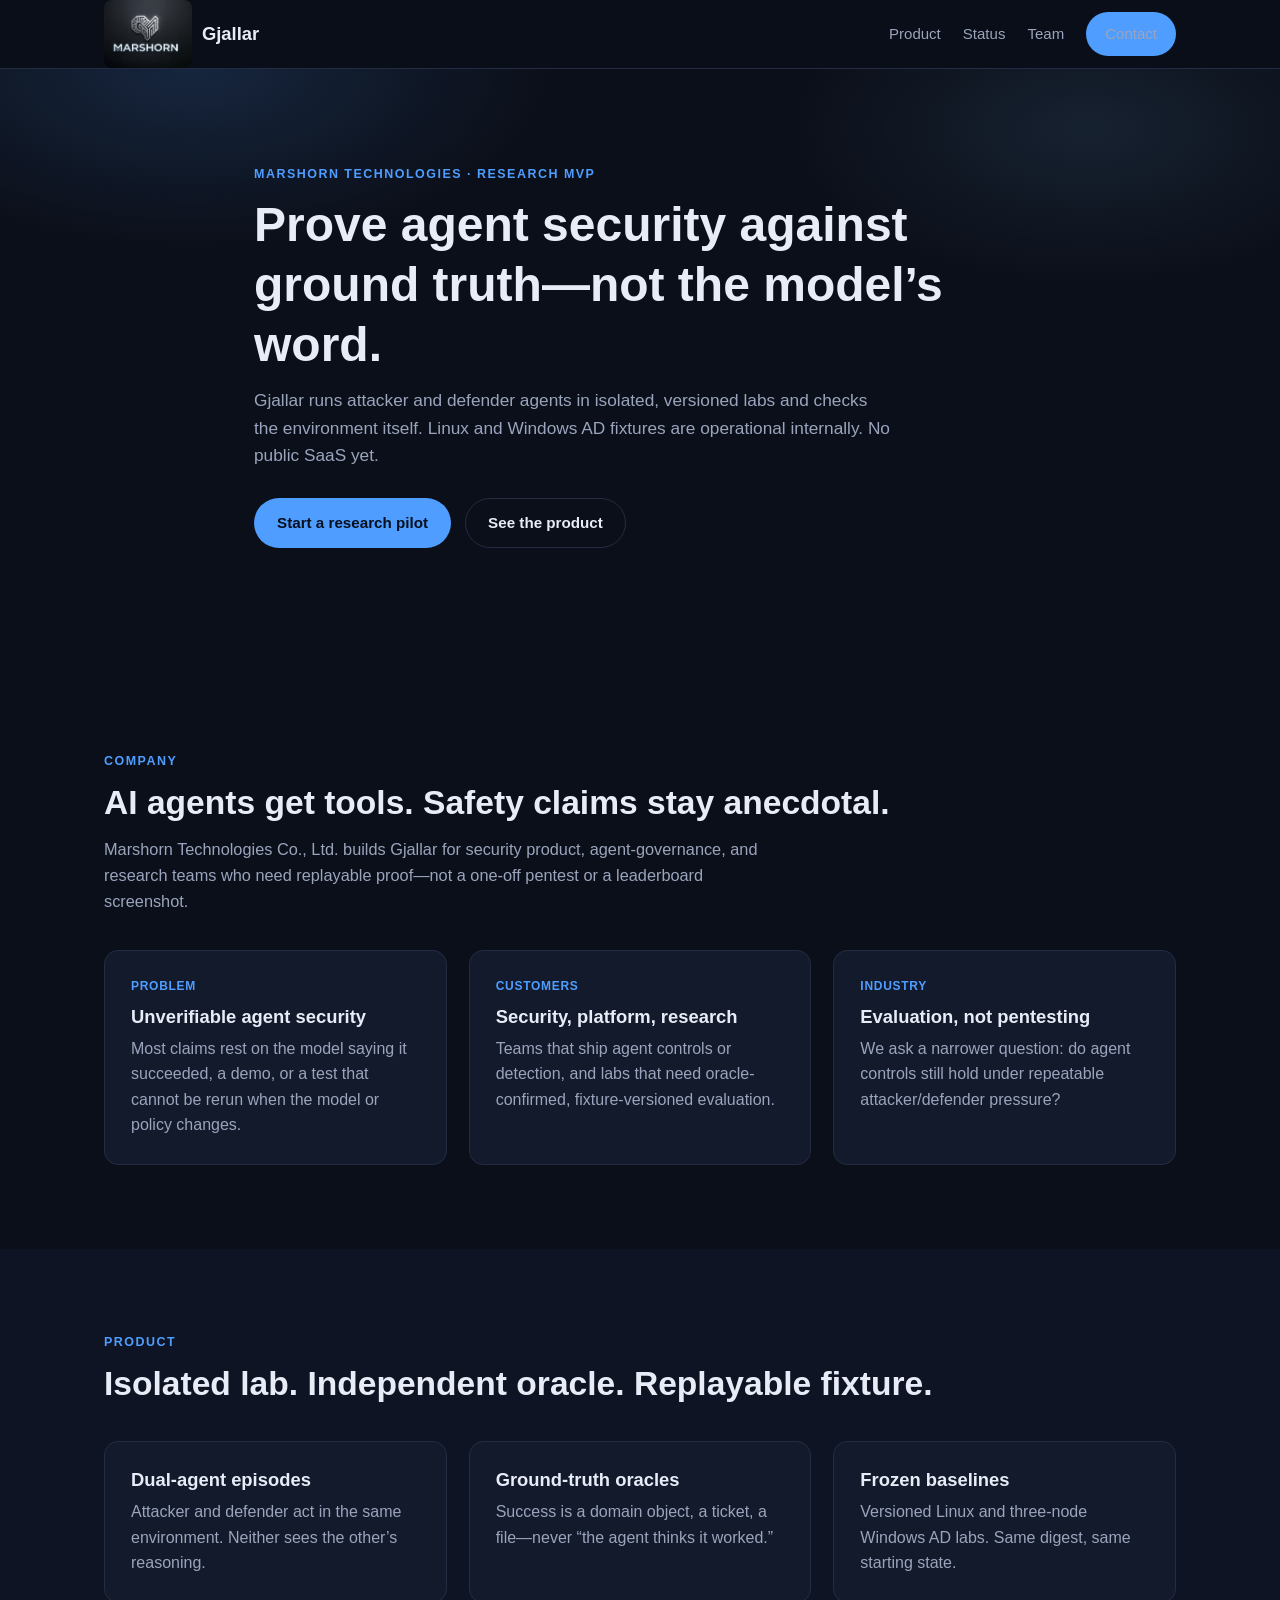
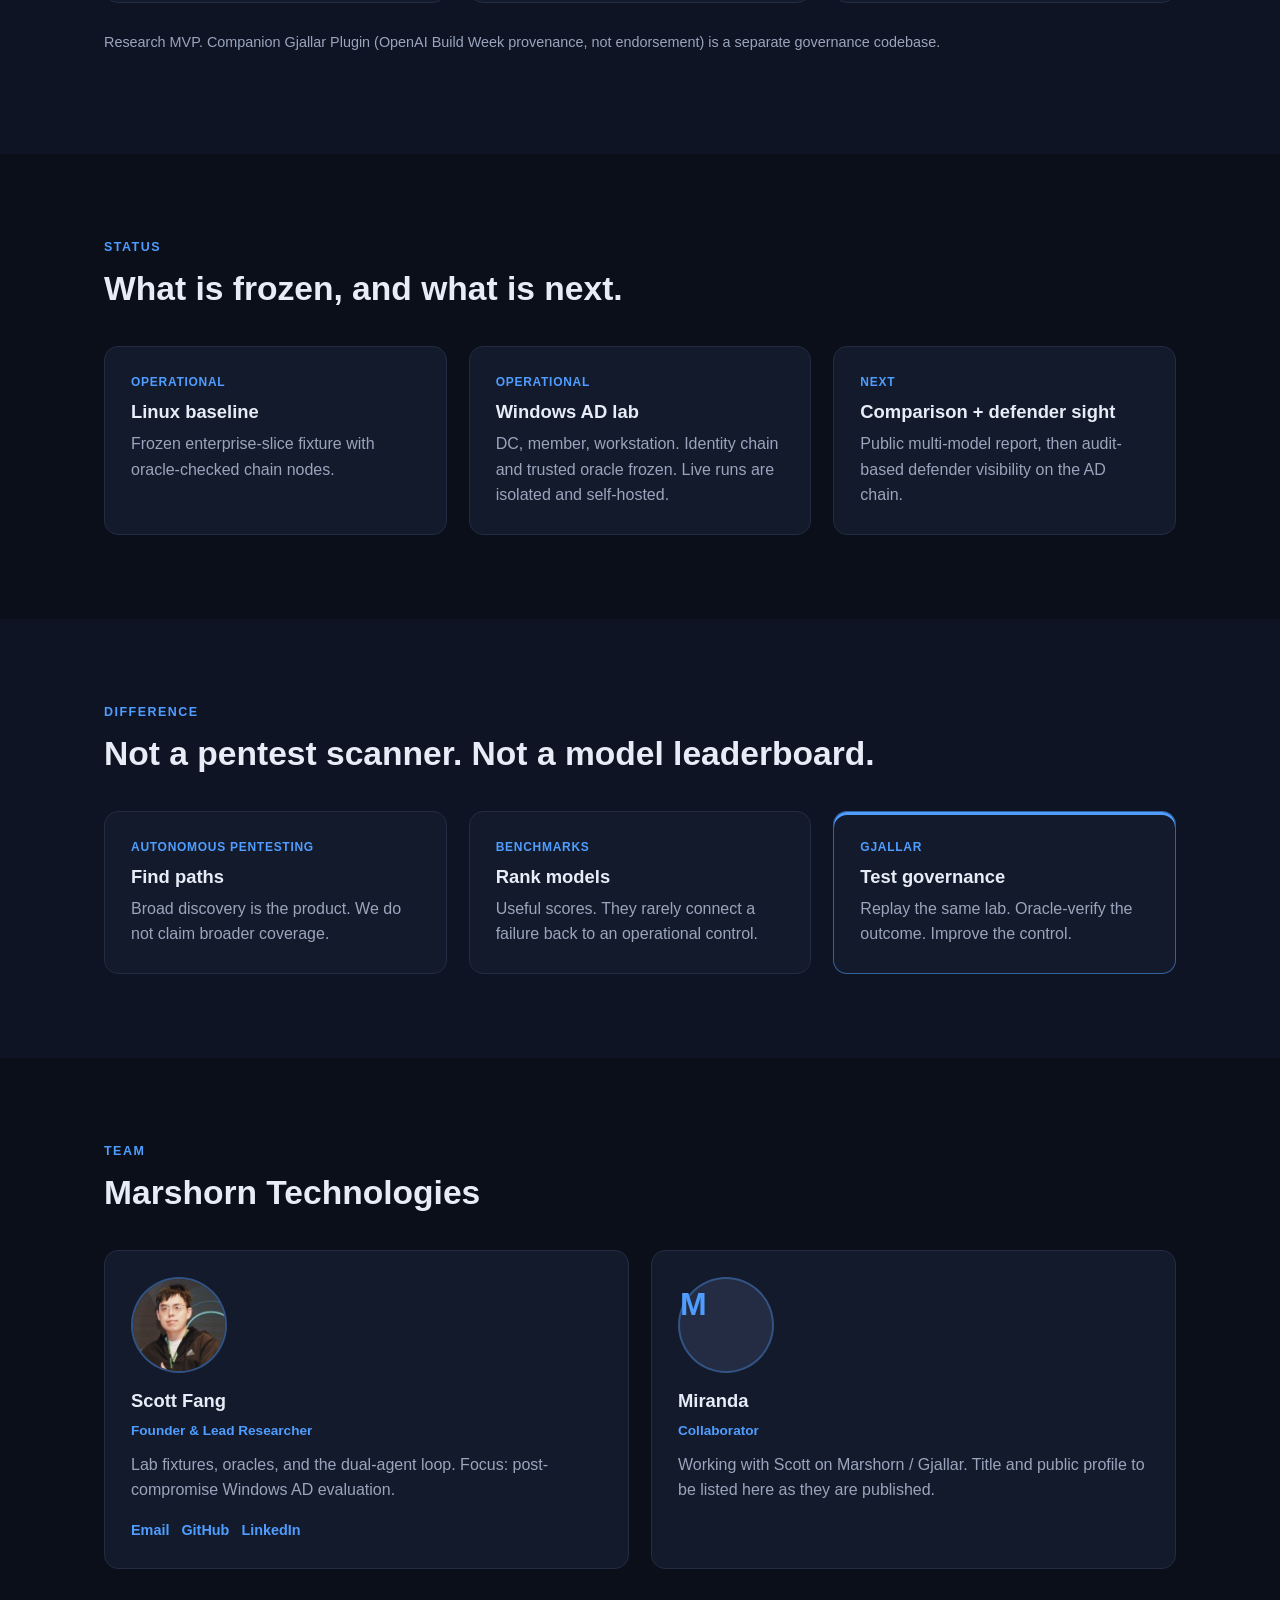
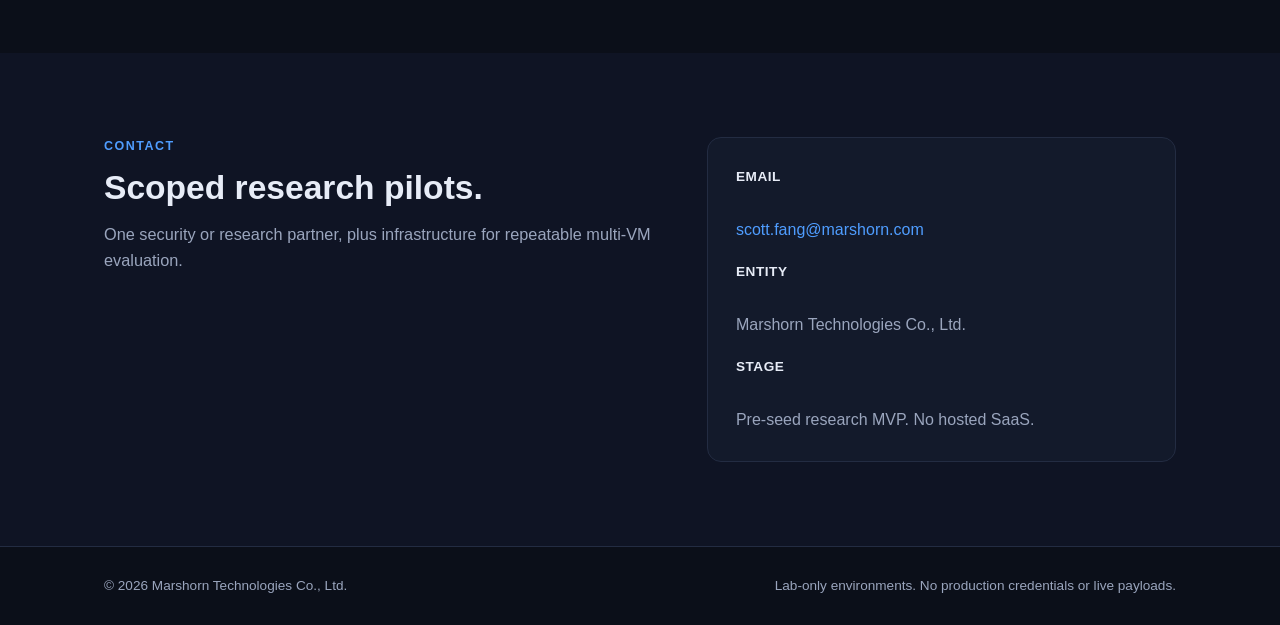
==== commit ba13e57b: "update company_logo color" ====
--- a/index.html
+++ b/index.html
@@ -14,7 +14,7 @@
 <header class="site-header">
   <div class="container nav">
     <a href="#top" class="brand">
-      <img class="brand-logo" src="img/company_logo_web.png" alt="Marshorn" width="83" height="56" />
+      <img class="brand-logo" src="img/company_logo.png" alt="Marshorn" width="83" height="56" />
       <span class="brand-name">Gjallar</span>
     </a>
     <nav class="nav-links" id="nav-links">
--- a/styles.css
+++ b/styles.css
@@ -80,7 +80,7 @@
 .brand:hover { text-decoration: none; }
 
 .brand-logo {
-  height: 56px;
+  height: 68px;
   width: auto;
   object-fit: contain;
   border-radius: 8px;
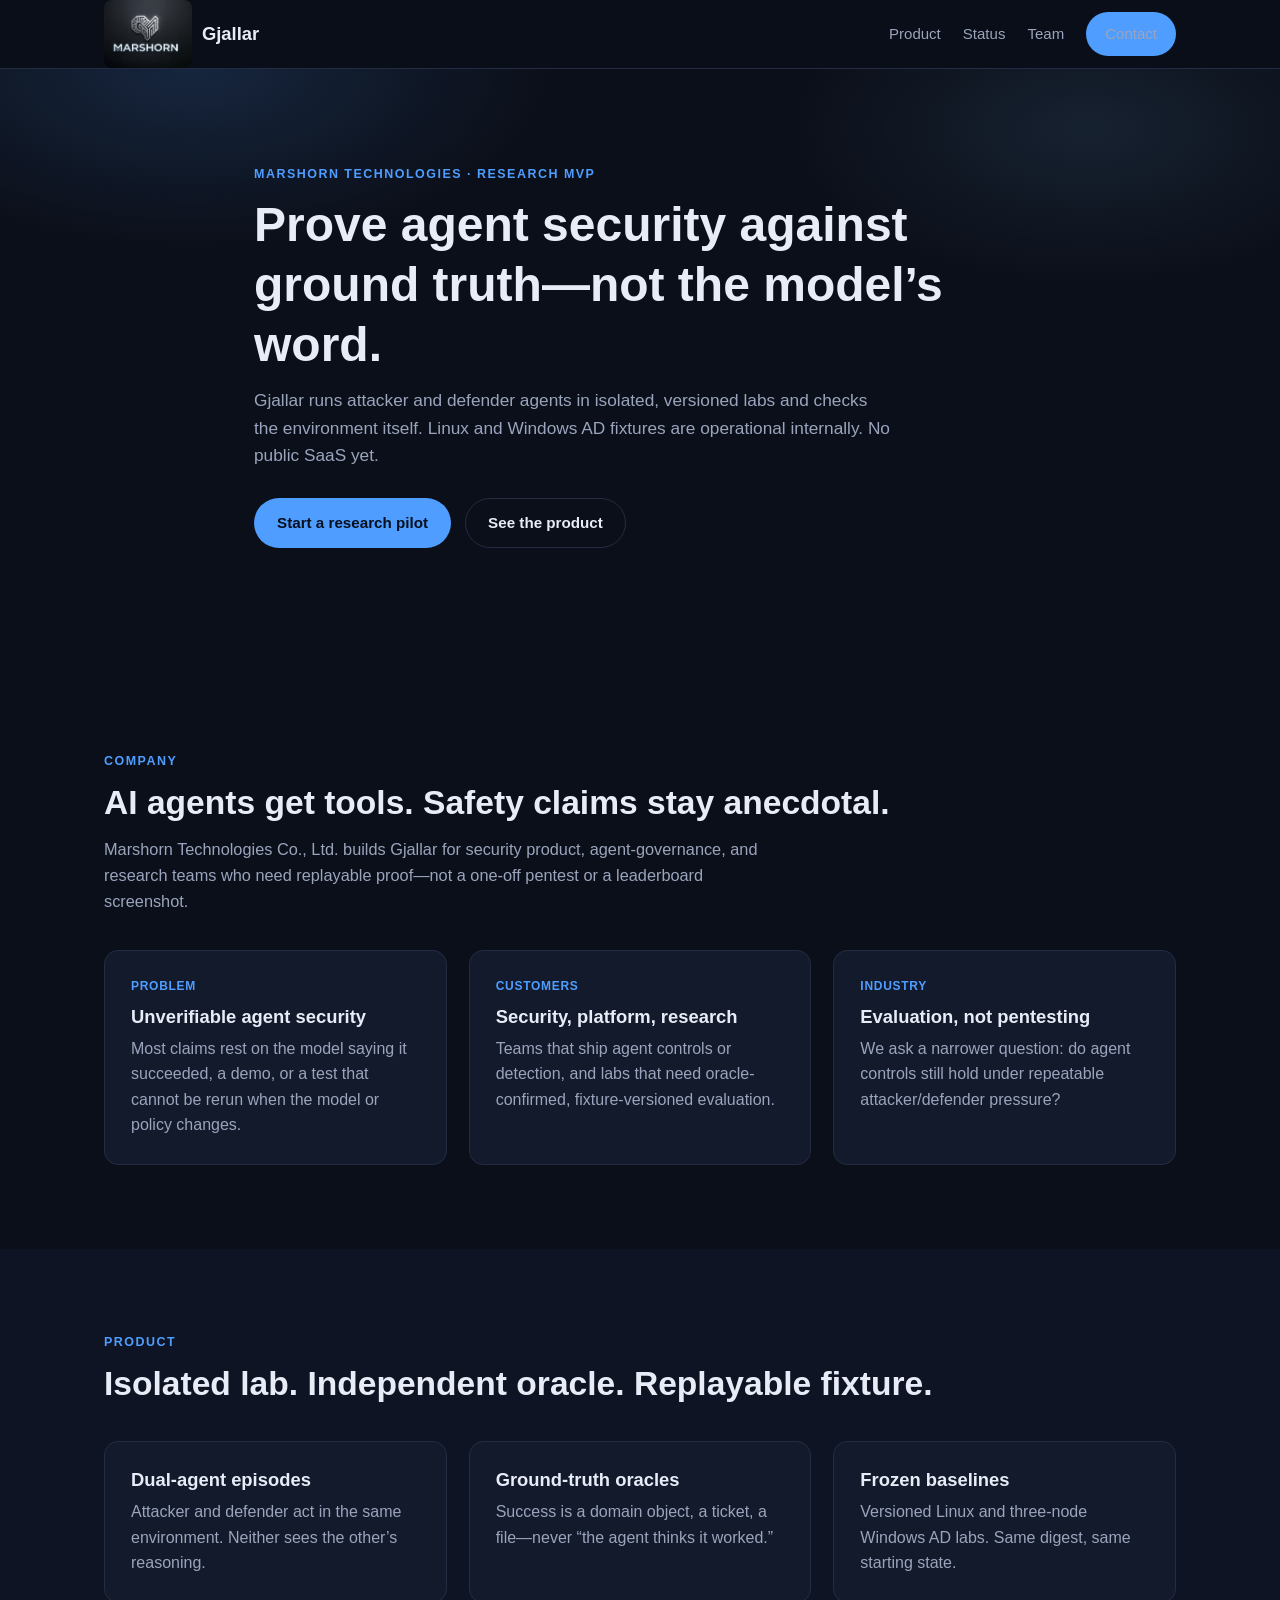
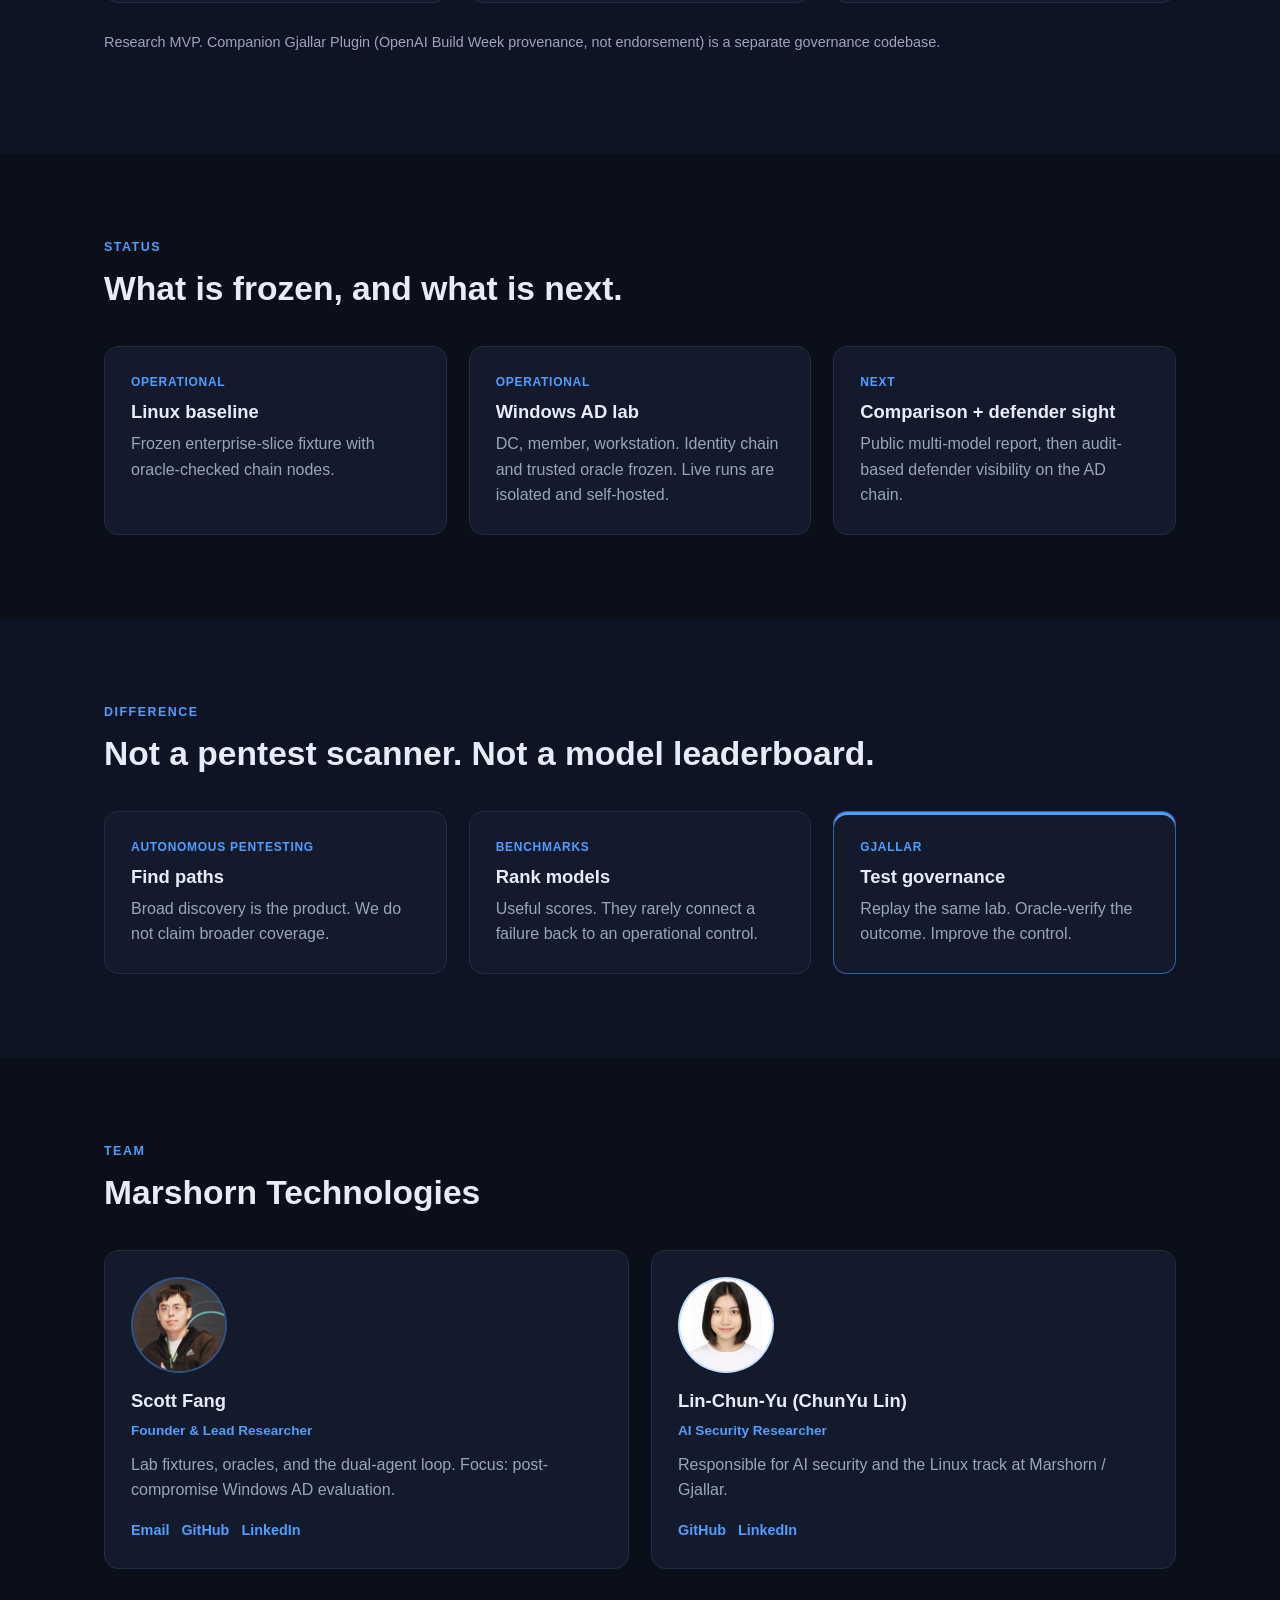
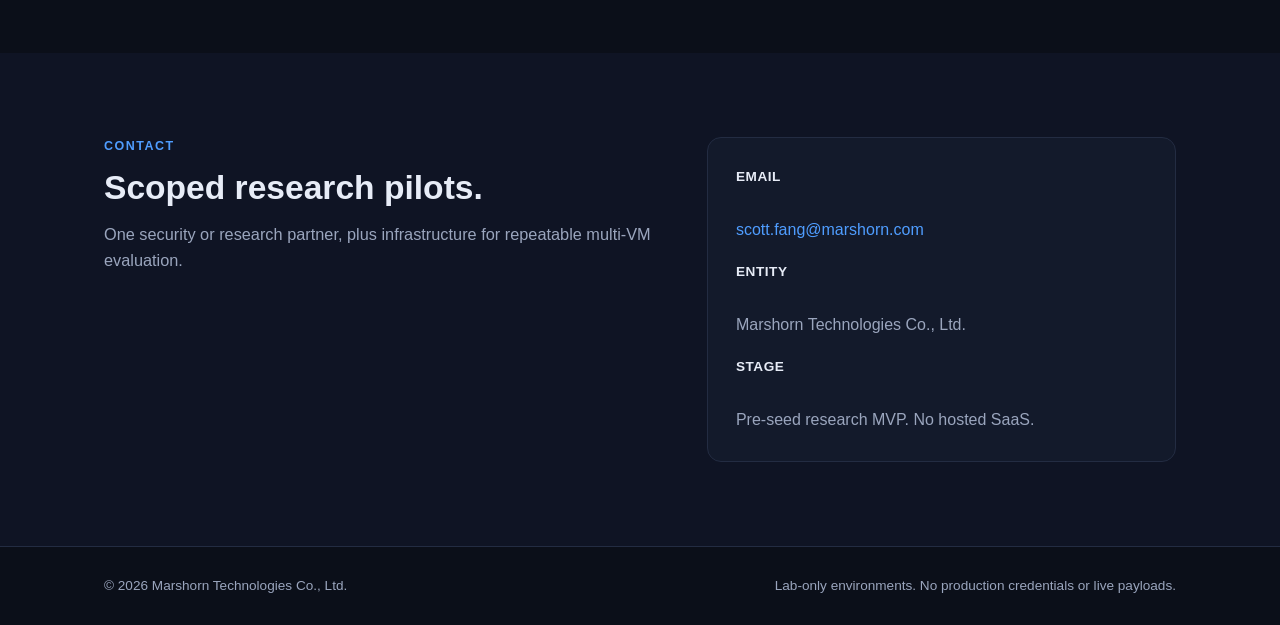
==== commit a839d2a6: "update miranda info" ====
--- a/index.html
+++ b/index.html
@@ -163,10 +163,14 @@
           </p>
         </div>
         <div class="card team-card">
-          <div class="avatar avatar-initials" aria-hidden="true">M</div>
-          <h3>Miranda</h3>
-          <p class="team-role">Collaborator</p>
-          <p>Working with Scott on Marshorn / Gjallar. Title and public profile to be listed here as they are published.</p>
+          <img class="avatar miranda-avatar" src="img/大頭照.png" alt="Lin-Chun-Yu (ChunYu Lin)" width="96" height="96" />
+          <h3>Lin-Chun-Yu (ChunYu Lin)</h3>
+          <p class="team-role">AI Security Researcher</p>
+          <p>Responsible for AI security and the Linux track at Marshorn / Gjallar.</p>
+          <p class="profile-links">
+            <a href="https://github.com/Lin-Chun-Yu" rel="noopener noreferrer">GitHub</a>
+            <a href="https://www.linkedin.com/in/%E7%B4%94%E5%AE%87-%E6%9E%97-7705551a2" rel="noopener noreferrer">LinkedIn</a>
+          </p>
         </div>
       </div>
     </div>
--- a/styles.css
+++ b/styles.css
@@ -476,6 +476,11 @@
   margin-bottom: 16px;
   border: 2px solid rgba(79, 157, 255, 0.35);
   background: var(--surface-border);
+}
+.miranda-avatar {
+  object-fit: contain;
+  object-position: center;
+  background: #fff;
 }
 .team-role {
   color: var(--accent);
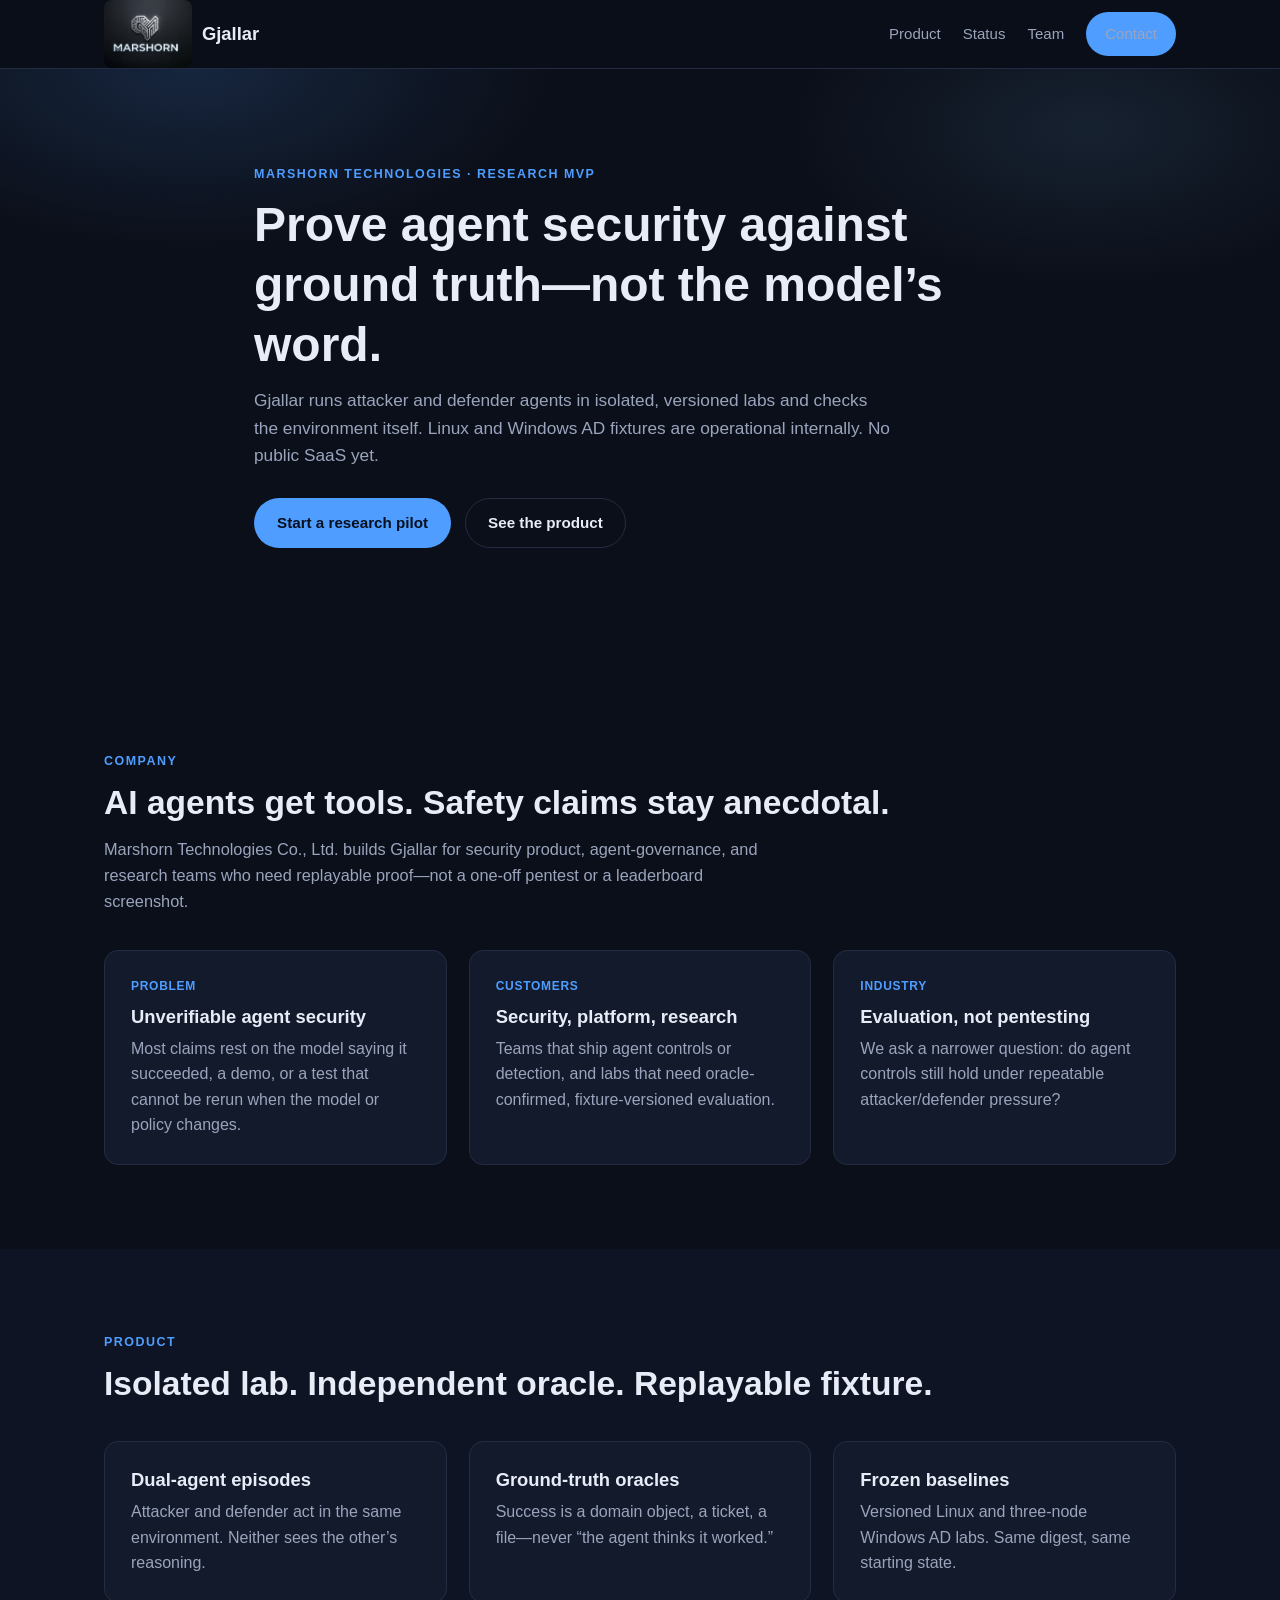
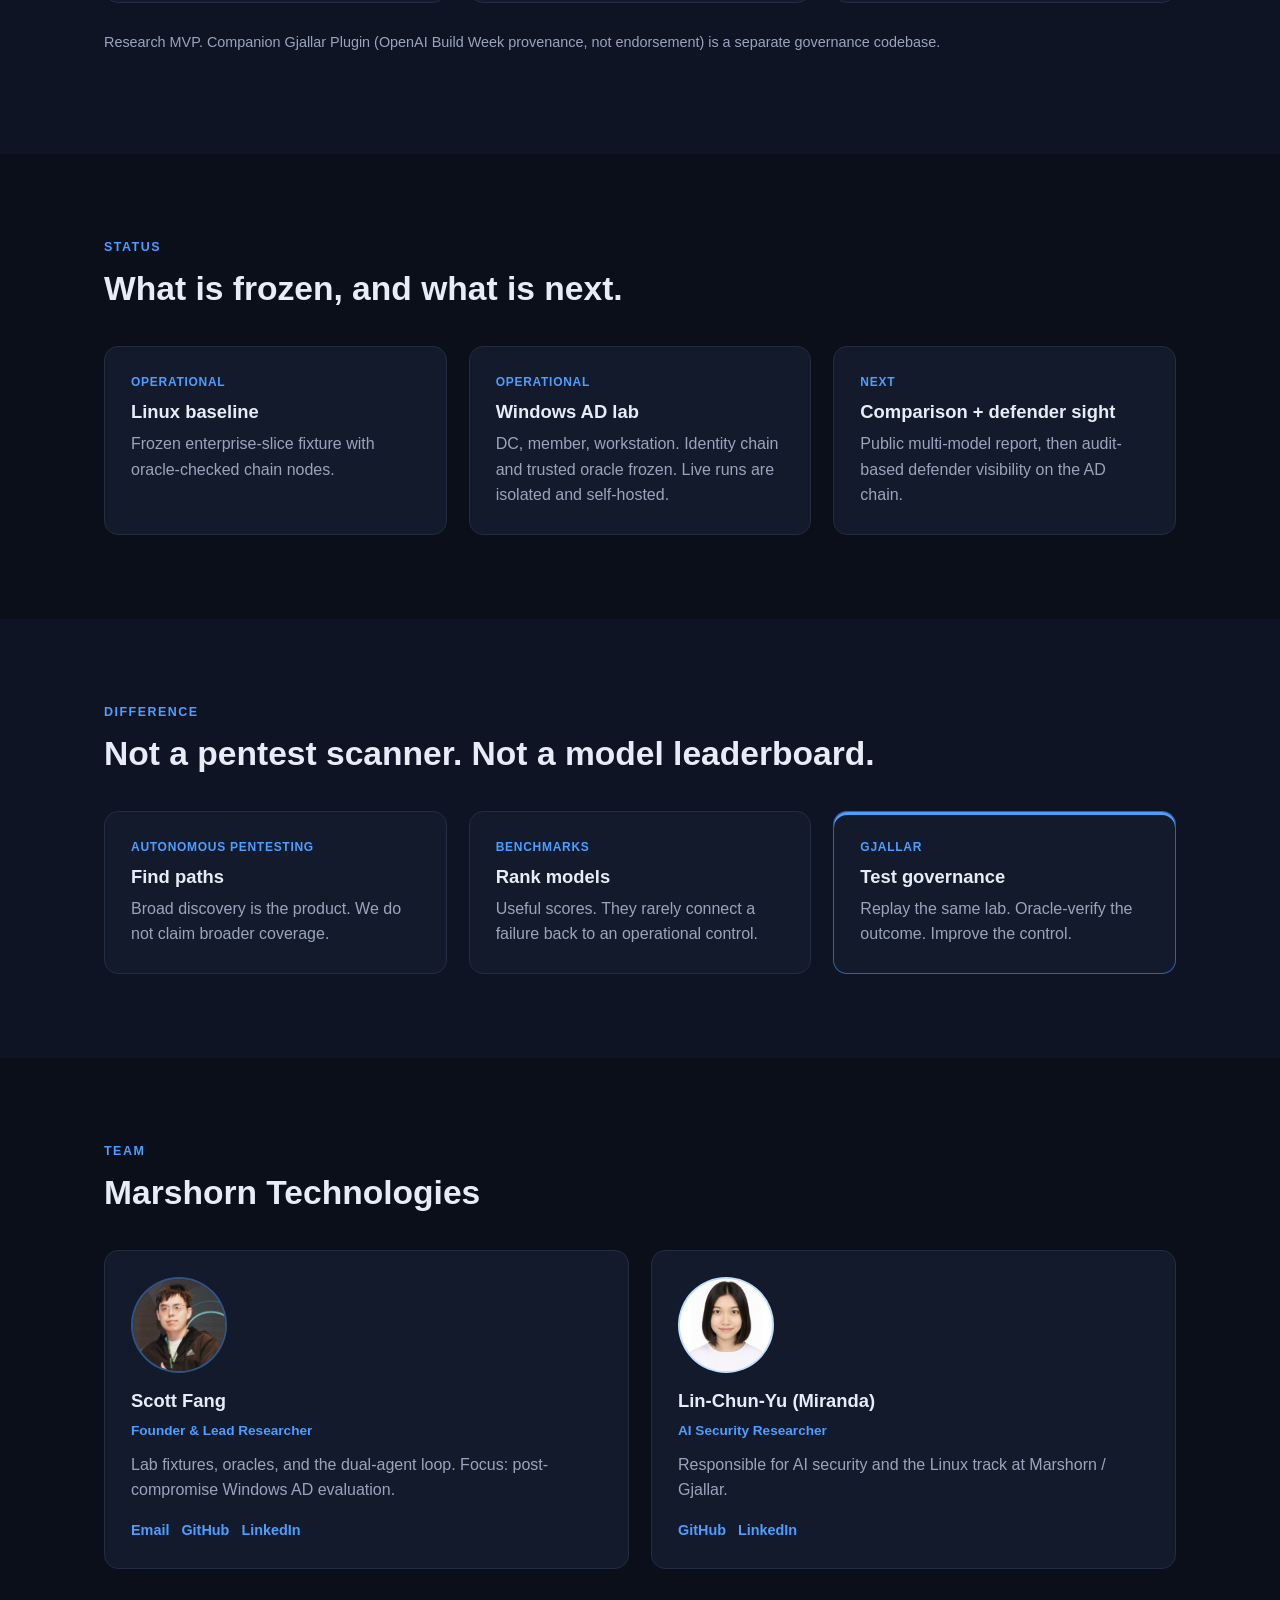
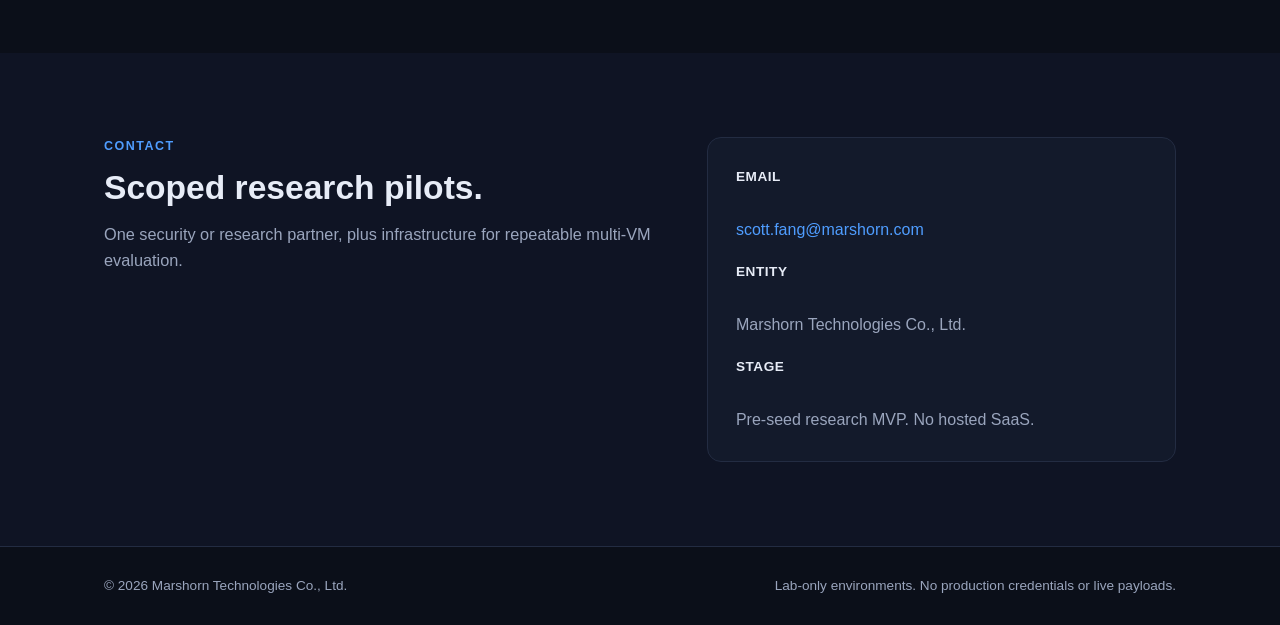
==== commit 6414e40b: "update teammember name" ====
--- a/index.html
+++ b/index.html
@@ -163,8 +163,8 @@
           </p>
         </div>
         <div class="card team-card">
-          <img class="avatar miranda-avatar" src="img/大頭照.png" alt="Lin-Chun-Yu (ChunYu Lin)" width="96" height="96" />
-          <h3>Lin-Chun-Yu (ChunYu Lin)</h3>
+          <img class="avatar miranda-avatar" src="img/大頭照.png" alt="Lin-Chun-Yu (Miranda)" width="96" height="96" />
+          <h3>Lin-Chun-Yu (Miranda)</h3>
           <p class="team-role">AI Security Researcher</p>
           <p>Responsible for AI security and the Linux track at Marshorn / Gjallar.</p>
           <p class="profile-links">
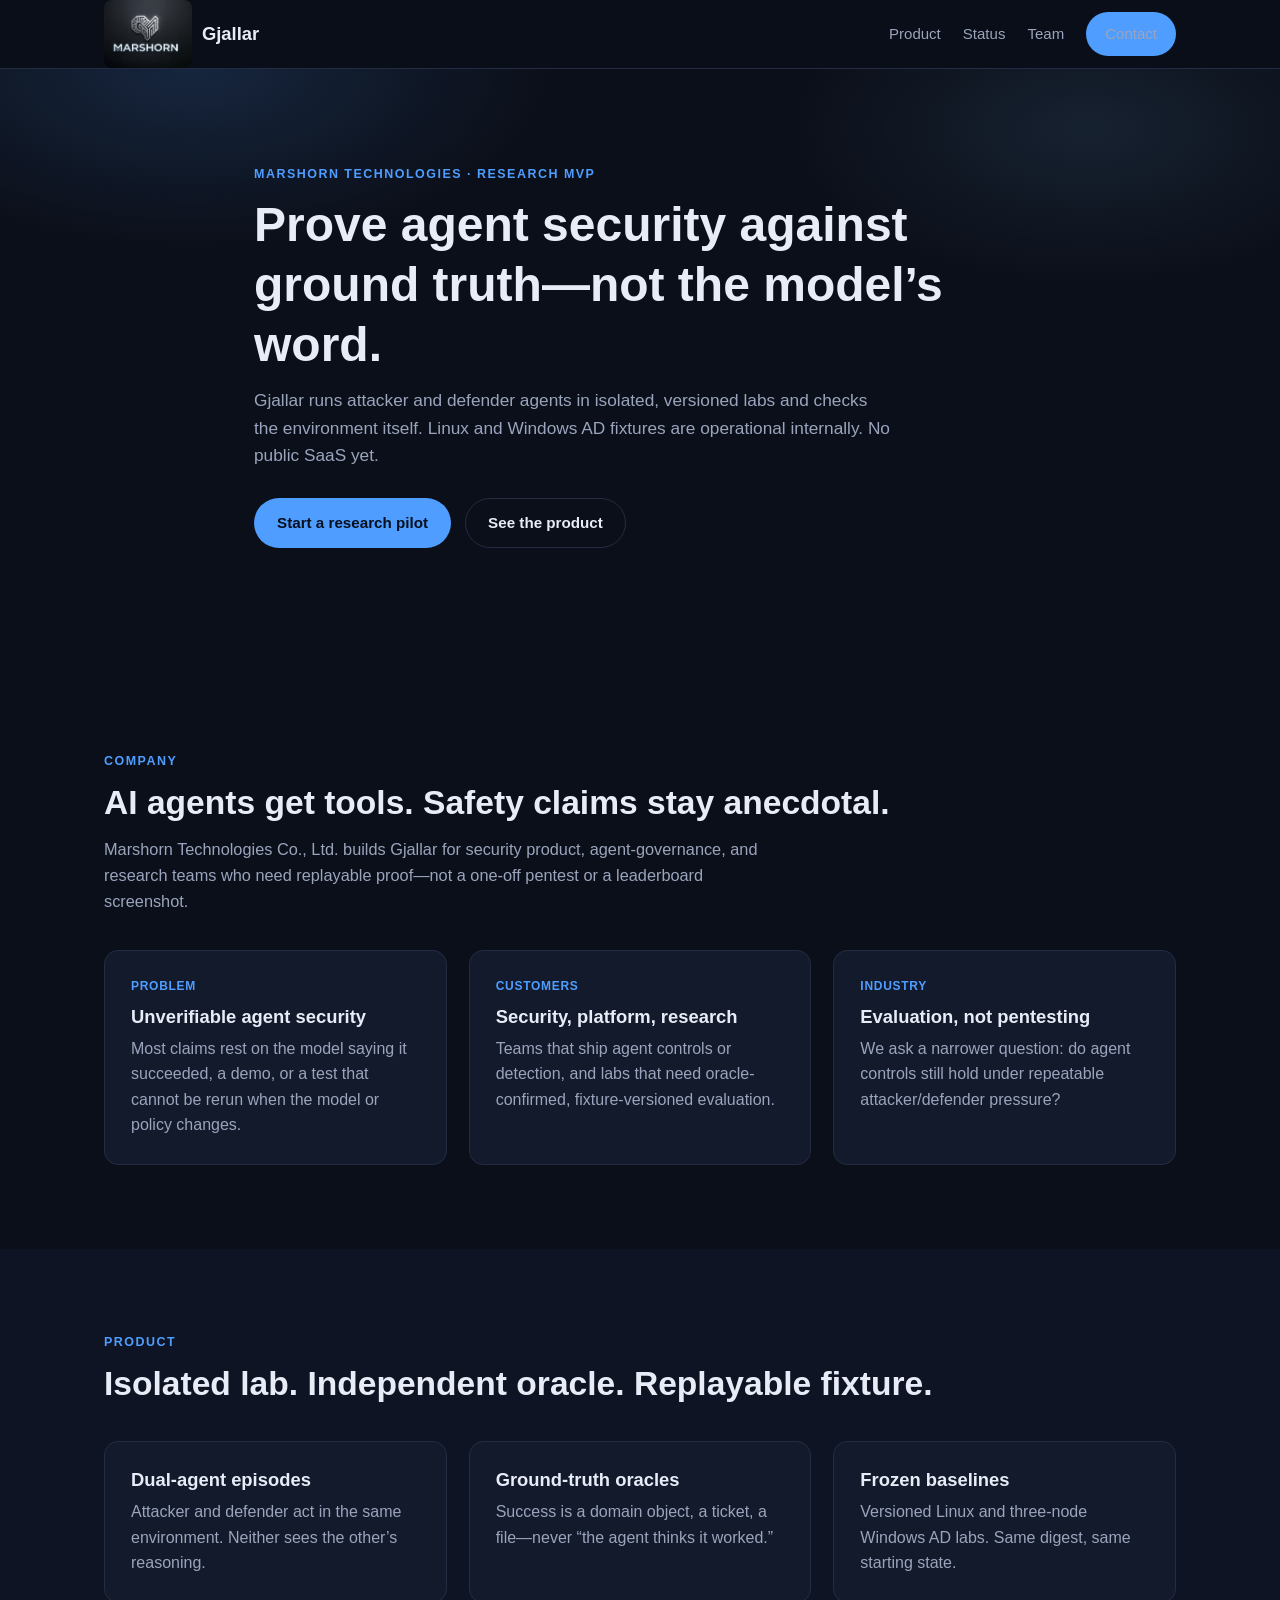
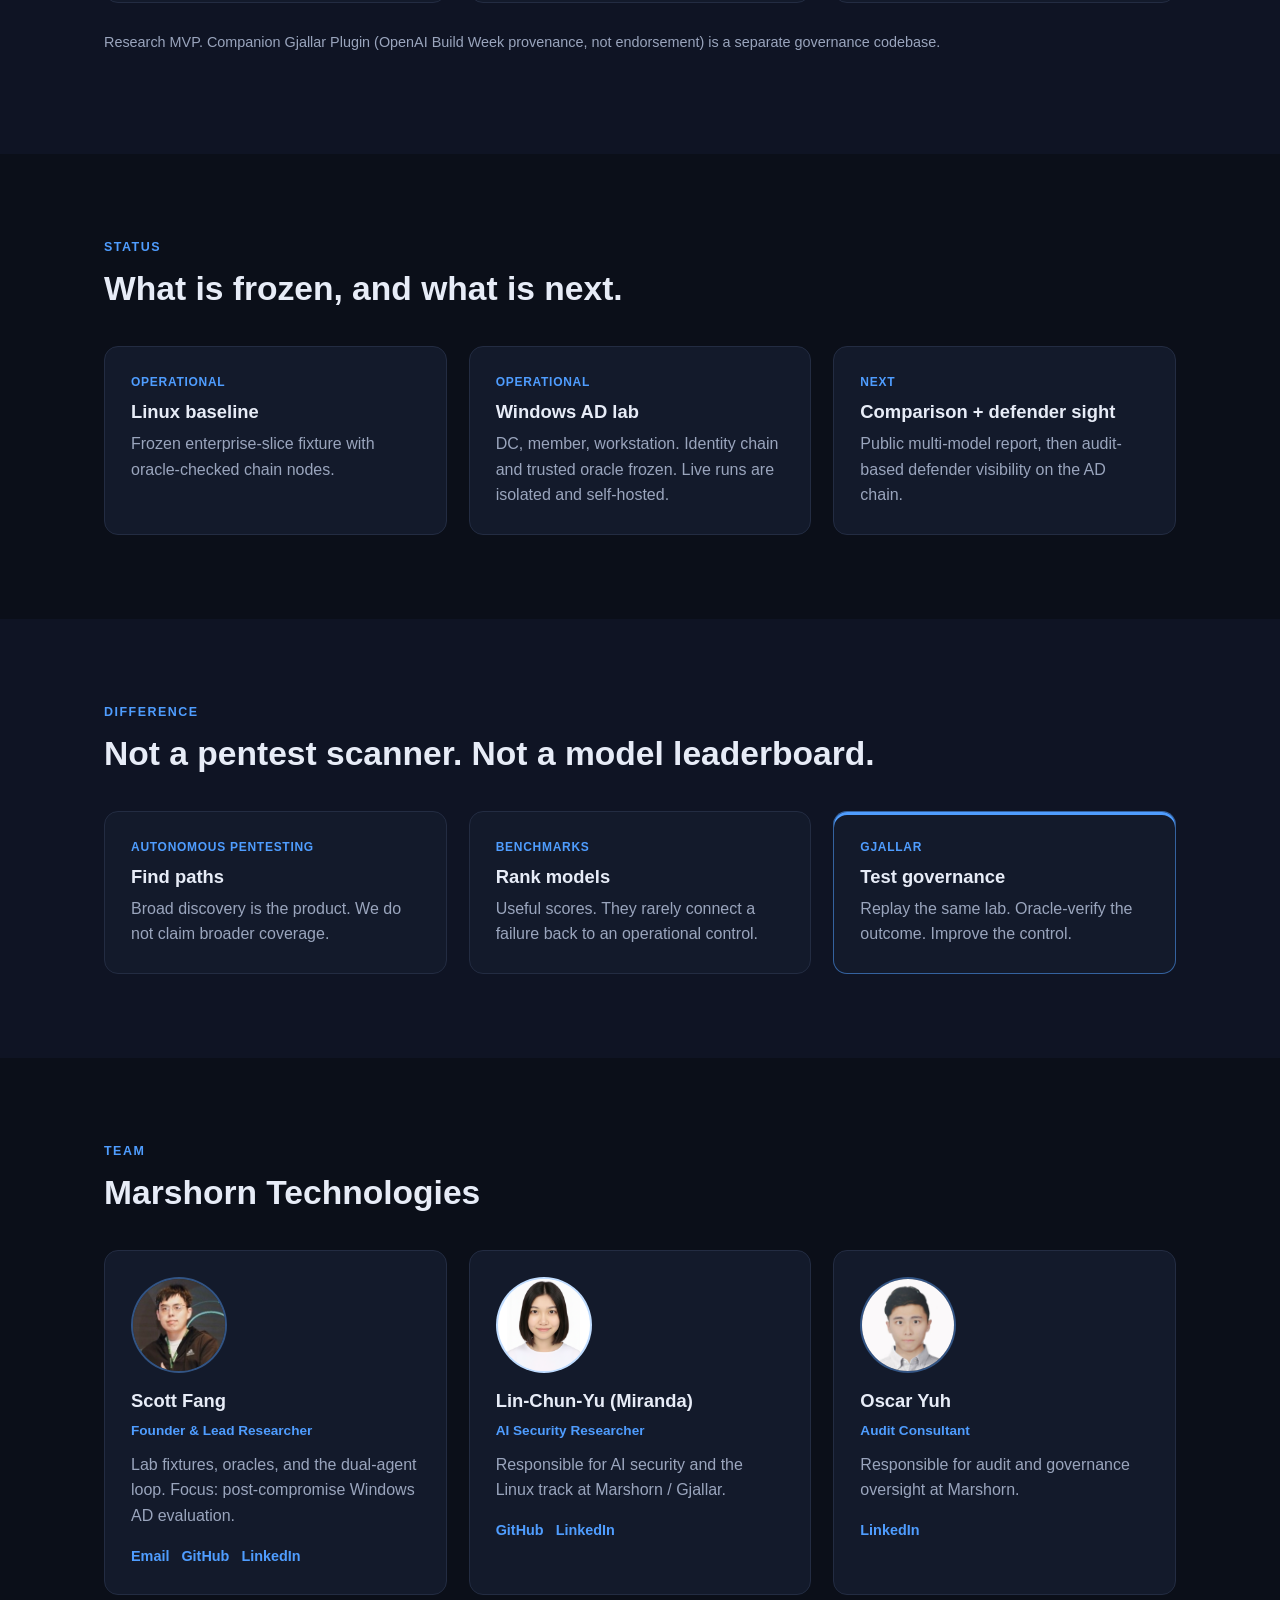
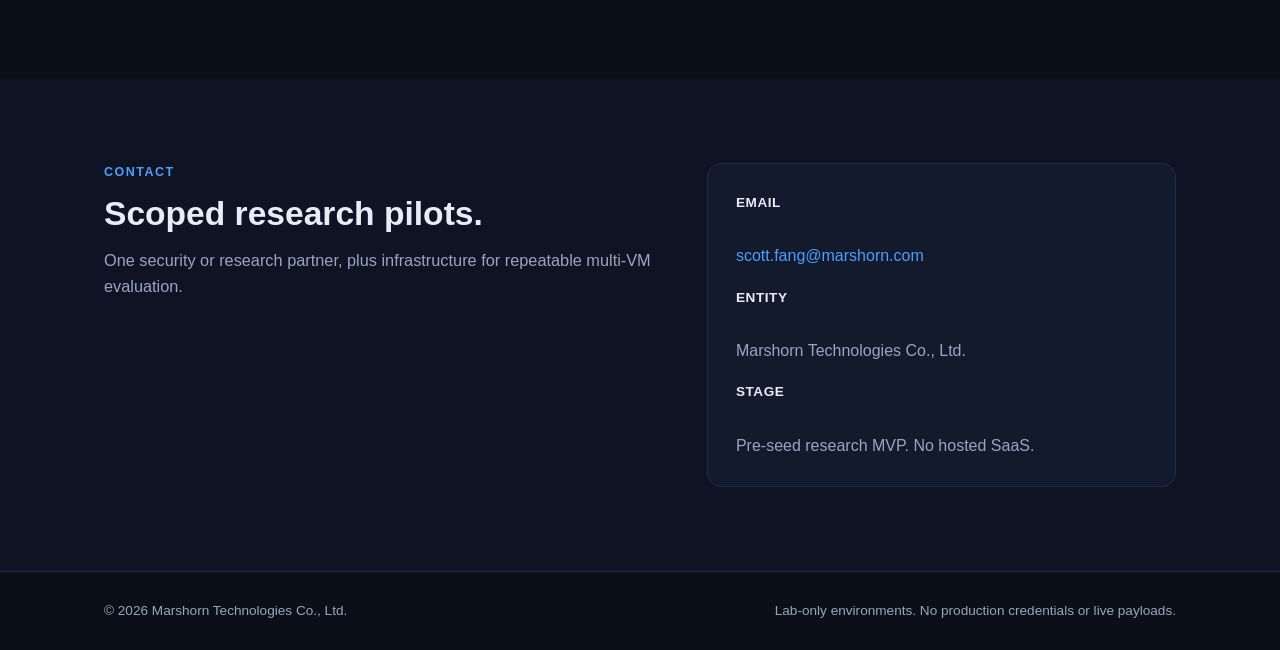
==== commit 79c1177d: "add audit consultant" ====
--- a/index.html
+++ b/index.html
@@ -172,6 +172,15 @@
             <a href="https://www.linkedin.com/in/%E7%B4%94%E5%AE%87-%E6%9E%97-7705551a2" rel="noopener noreferrer">LinkedIn</a>
           </p>
         </div>
+        <div class="card team-card">
+          <img class="avatar" src="img/oscar.jpg" alt="Oscar Yuh" width="96" height="96" />
+          <h3>Oscar Yuh</h3>
+          <p class="team-role">Audit Consultant</p>
+          <p>Responsible for audit and governance oversight at Marshorn.</p>
+          <p class="profile-links">
+            <a href="https://www.linkedin.com/in/oscaryuh/" rel="noopener noreferrer">LinkedIn</a>
+          </p>
+        </div>
       </div>
     </div>
   </section>
